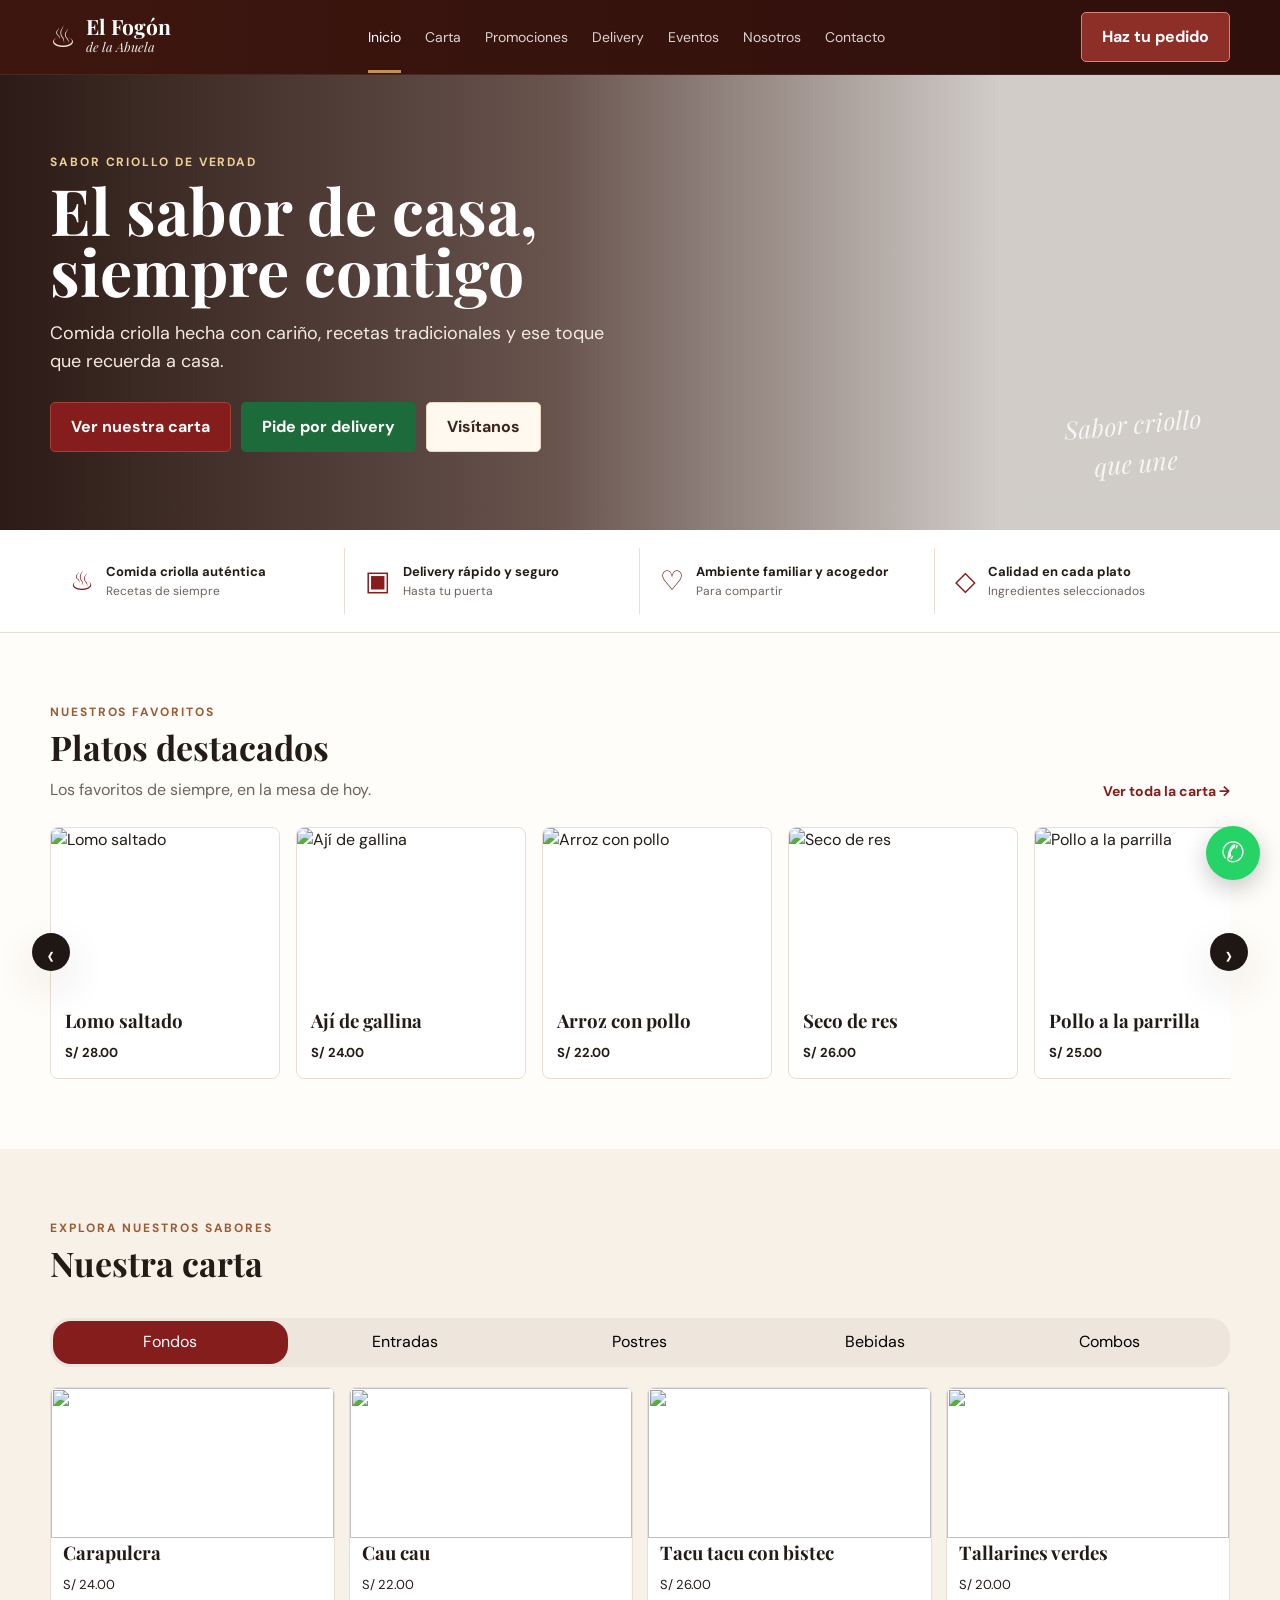
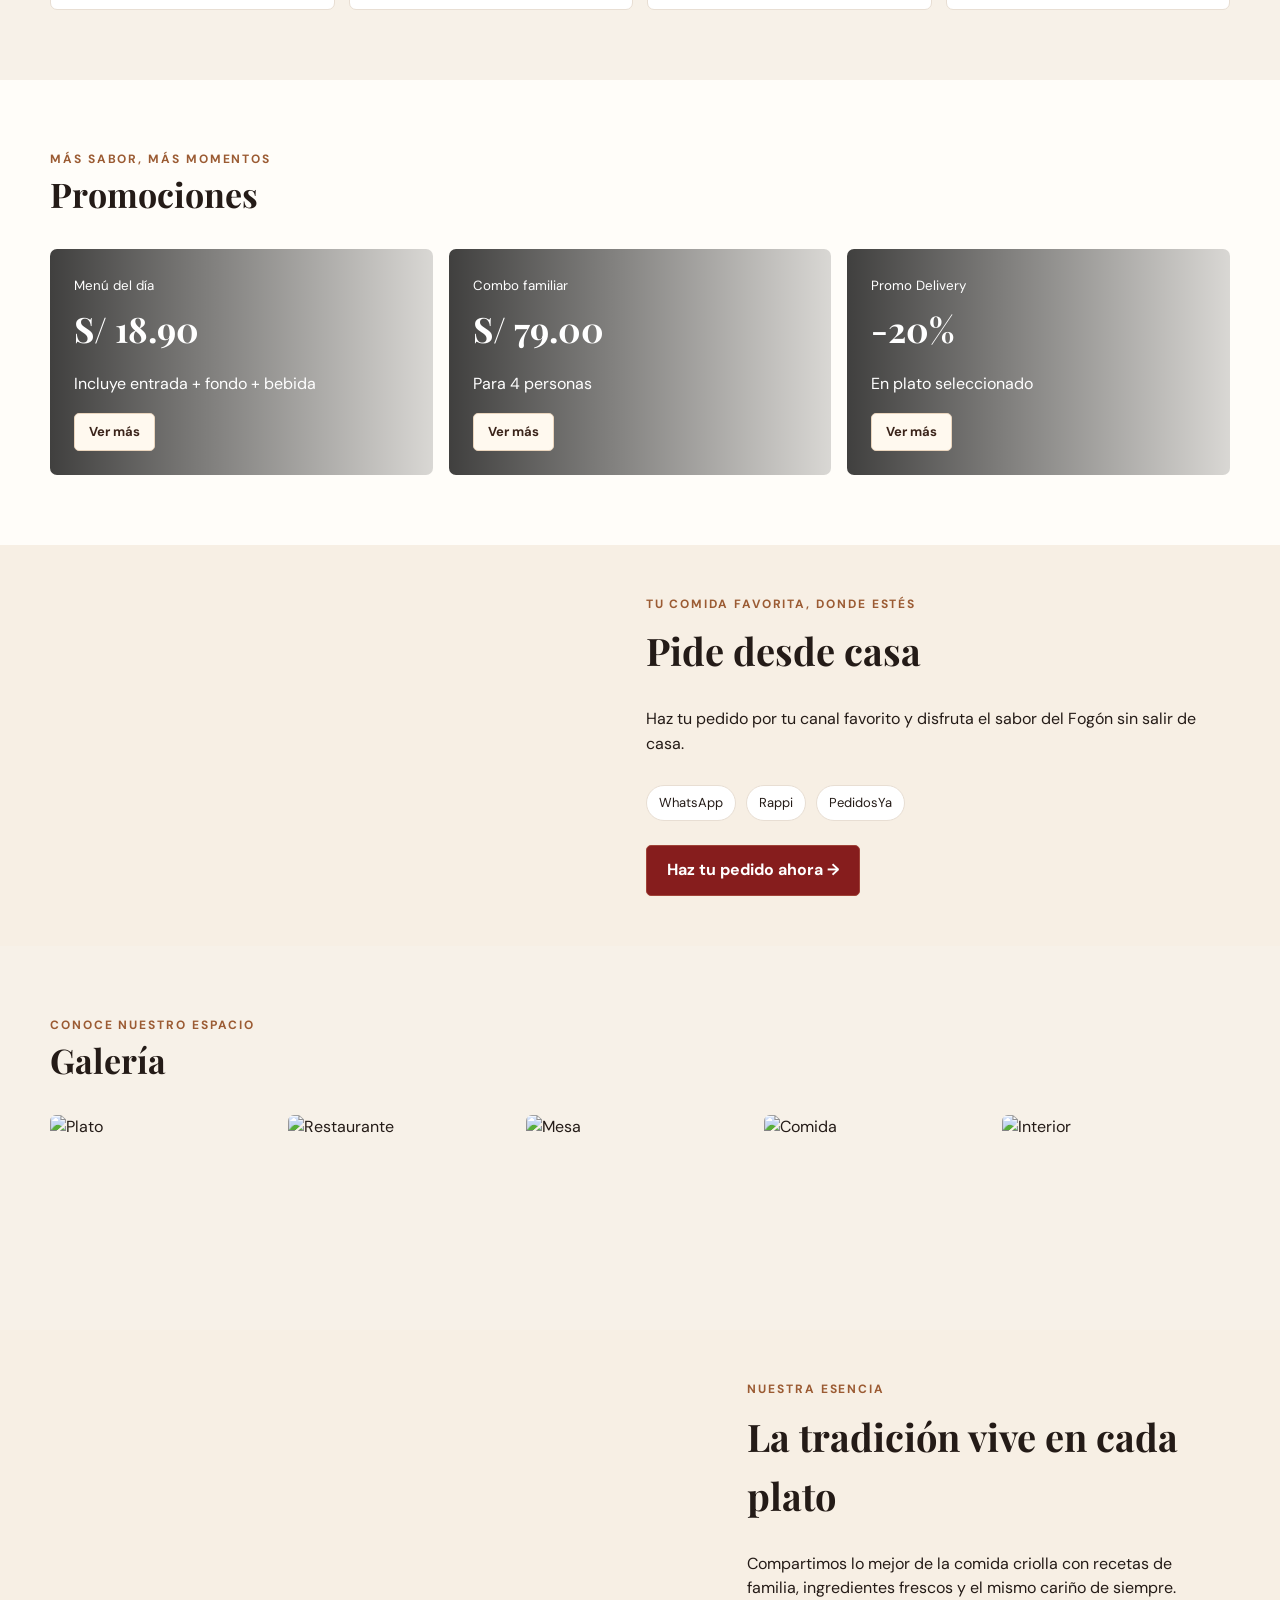
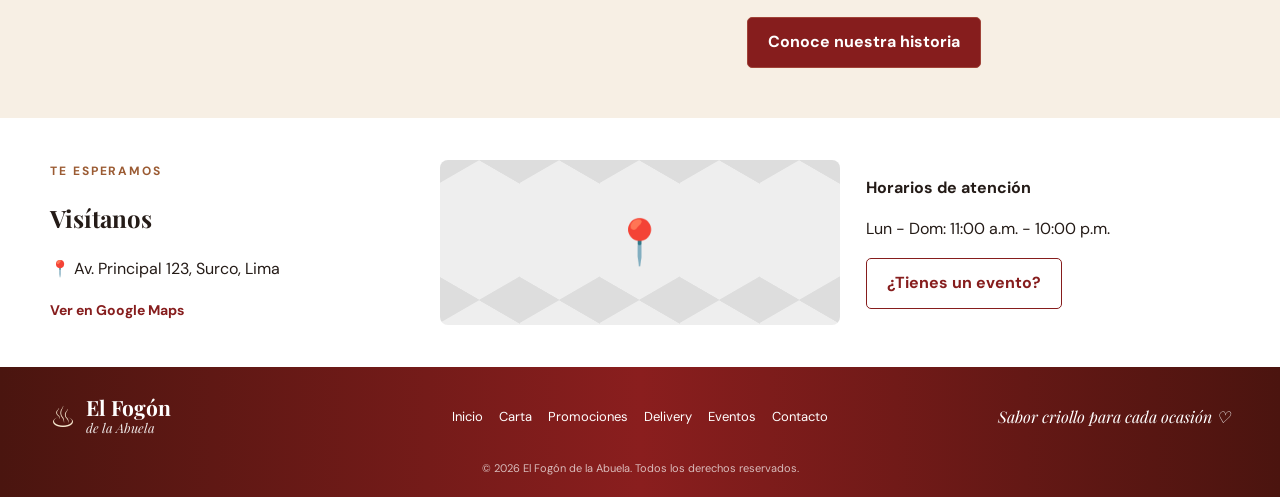
==== index.html @ e5b296cc "add postres y bebidas" ====
<!doctype html>
<html lang="es">
  <head>
    <meta charset="UTF-8" />
    <meta name="viewport" content="width=device-width, initial-scale=1.0" />
    <meta
      name="description"
      content="El Fogón de la Abuela - comida criolla, delivery y eventos."
    />
    <title>El Fogón de la Abuela</title>
    <link rel="preconnect" href="https://fonts.googleapis.com" />
    <link rel="preconnect" href="https://fonts.gstatic.com" crossorigin />
    <link
      href="https://fonts.googleapis.com/css2?family=DM+Sans:wght@400;500;600;700&family=Playfair+Display:wght@600;700&display=swap"
      rel="stylesheet"
    />
    <link rel="stylesheet" href="styles.css" />
  </head>
  <body>
    <header class="site-header">
      <div class="container nav-wrap">
        <a class="brand" href="index.html" aria-label="Ir al inicio">
          <span class="brand-icon">♨</span>
          <span><strong>El Fogón</strong><small>de la Abuela</small></span>
        </a>

        <button class="menu-btn" id="menuBtn" aria-label="Abrir menú">
          ☰
        </button>

        <nav class="main-nav" id="mainNav">
          <a class="active" href="#inicio">Inicio</a>
          <a href="#carta">Carta</a>
          <a href="#promociones">Promociones</a>
          <a href="#delivery">Delivery</a>
          <a href="eventos.html">Eventos</a>
          <a href="#nosotros">Nosotros</a>
          <a href="#contacto">Contacto</a>
        </nav>

        <a class="btn btn-outline nav-cta" href="#delivery">Haz tu pedido</a>
      </div>
    </header>

    <main>
      <section class="hero hero-home" id="inicio">
        <div class="hero-overlay"></div>
        <div class="container hero-content">
          <p class="eyebrow">Sabor criollo de verdad</p>
          <h1>El sabor de casa,<br />siempre contigo</h1>
          <p>
            Comida criolla hecha con cariño, recetas tradicionales y ese toque
            que recuerda a casa.
          </p>
          <div class="hero-actions">
            <a class="btn btn-primary" href="#carta">Ver nuestra carta</a>
            <a class="btn btn-green" href="#delivery">Pide por delivery</a>
            <a class="btn btn-light" href="#contacto">Visítanos</a>
          </div>
        </div>
        <span class="hero-script">Sabor criollo<br />que une</span>
      </section>

      <section class="features">
        <div class="container feature-grid">
          <article>
            <span>♨</span>
            <div>
              <strong>Comida criolla auténtica</strong
              ><small>Recetas de siempre</small>
            </div>
          </article>
          <article>
            <span>▣</span>
            <div>
              <strong>Delivery rápido y seguro</strong
              ><small>Hasta tu puerta</small>
            </div>
          </article>
          <article>
            <span>♡</span>
            <div>
              <strong>Ambiente familiar y acogedor</strong
              ><small>Para compartir</small>
            </div>
          </article>
          <article>
            <span>◇</span>
            <div>
              <strong>Calidad en cada plato</strong
              ><small>Ingredientes seleccionados</small>
            </div>
          </article>
        </div>
      </section>

      <section class="section" id="carta">
        <div class="container">
          <div class="section-title">
            <div>
              <p class="eyebrow dark">Nuestros favoritos</p>
              <h2>Platos destacados</h2>
              <p>Los favoritos de siempre, en la mesa de hoy.</p>
            </div>
            <a class="text-link" href="#menuCompleto">Ver toda la carta →</a>
          </div>

          <div class="carousel-shell">
            <button
              class="carousel-arrow prev"
              data-target="featuredCarousel"
              aria-label="Anterior"
            >
              ‹
            </button>
            <div class="card-row scrollable" id="featuredCarousel">
              <article class="food-card">
                <img
                  src="https://images.unsplash.com/photo-1547592180-85f173990554?auto=format&fit=crop&w=900&q=85"
                  alt="Lomo saltado"
                />
                <div>
                  <h3>Lomo saltado</h3>
                  <strong>S/ 28.00</strong>
                </div>
              </article>
              <article class="food-card">
                <img
                  src="https://images.unsplash.com/photo-1569058242253-92a9c755a0ec?auto=format&fit=crop&w=900&q=85"
                  alt="Ají de gallina"
                />
                <div>
                  <h3>Ají de gallina</h3>
                  <strong>S/ 24.00</strong>
                </div>
              </article>
              <article class="food-card">
                <img
                  src="https://images.unsplash.com/photo-1603133872878-684f208fb84b?auto=format&fit=crop&w=900&q=85"
                  alt="Arroz con pollo"
                />
                <div>
                  <h3>Arroz con pollo</h3>
                  <strong>S/ 22.00</strong>
                </div>
              </article>
              <article class="food-card">
                <img
                  src="https://images.unsplash.com/photo-1512058564366-18510be2db19?auto=format&fit=crop&w=900&q=85"
                  alt="Seco de res"
                />
                <div>
                  <h3>Seco de res</h3>
                  <strong>S/ 26.00</strong>
                </div>
              </article>
              <article class="food-card">
                <img
                  src="https://images.unsplash.com/photo-1565299507177-b0ac66763828?auto=format&fit=crop&w=900&q=85"
                  alt="Pollo a la parrilla"
                />
                <div>
                  <h3>Pollo a la parrilla</h3>
                  <strong>S/ 25.00</strong>
                </div>
              </article>
            </div>
            <button
              class="carousel-arrow next"
              data-target="featuredCarousel"
              aria-label="Siguiente"
            >
              ›
            </button>
          </div>
        </div>
      </section>

      <section class="section section-soft" id="menuCompleto">
        <div class="container">
          <div class="section-title compact">
            <div>
              <p class="eyebrow dark">Explora nuestros sabores</p>
              <h2>Nuestra carta</h2>
            </div>
          </div>

          <div class="tabs" data-tab-group="menu">
            <button class="tab active" data-tab="fondos">Fondos</button>
            <button class="tab" data-tab="entradas">Entradas</button>
            <button class="tab" data-tab="postres">Postres</button>
            <button class="tab" data-tab="bebidas">Bebidas</button>
            <button class="tab" data-tab="combos">Combos</button>
          </div>

          <div class="tab-panels">
            <div class="tab-panel active" data-panel="fondos">
              <div class="menu-grid">
                <article
                  class="mini-card"
                  data-modal-title="Carapulcra"
                  data-modal-price="S/ 24.00"
                  data-modal-img="https://images.unsplash.com/photo-1547592180-85f173990554?auto=format&fit=crop&w=900&q=85"
                >
                  <img
                    src="https://images.unsplash.com/photo-1547592180-85f173990554?auto=format&fit=crop&w=700&q=85"
                    alt=""
                  />
                  <h3>Carapulcra</h3>
                  <span>S/ 24.00</span>
                </article>
                <article
                  class="mini-card"
                  data-modal-title="Cau cau"
                  data-modal-price="S/ 22.00"
                  data-modal-img="https://images.unsplash.com/photo-1512058564366-18510be2db19?auto=format&fit=crop&w=900&q=85"
                >
                  <img
                    src="https://images.unsplash.com/photo-1512058564366-18510be2db19?auto=format&fit=crop&w=700&q=85"
                    alt=""
                  />
                  <h3>Cau cau</h3>
                  <span>S/ 22.00</span>
                </article>
                <article
                  class="mini-card"
                  data-modal-title="Tacu tacu con bistec"
                  data-modal-price="S/ 26.00"
                  data-modal-img="https://images.unsplash.com/photo-1565299507177-b0ac66763828?auto=format&fit=crop&w=900&q=85"
                >
                  <img
                    src="https://images.unsplash.com/photo-1565299507177-b0ac66763828?auto=format&fit=crop&w=700&q=85"
                    alt=""
                  />
                  <h3>Tacu tacu con bistec</h3>
                  <span>S/ 26.00</span>
                </article>
                <article
                  class="mini-card"
                  data-modal-title="Tallarines verdes"
                  data-modal-price="S/ 20.00"
                  data-modal-img="https://images.unsplash.com/photo-1473093295043-cdd812d0e601?auto=format&fit=crop&w=900&q=85"
                >
                  <img
                    src="https://images.unsplash.com/photo-1473093295043-cdd812d0e601?auto=format&fit=crop&w=700&q=85"
                    alt=""
                  />
                  <h3>Tallarines verdes</h3>
                  <span>S/ 20.00</span>
                </article>
              </div>
            </div>
            <div class="tab-panel" data-panel="entradas">
              <div class="menu-grid">
                <article
                  class="mini-card"
                  data-modal-title="Anticucho con papa y choclo"
                  data-modal-price="S/ 24.00"
                  data-modal-img="https://images.pexels.com/photos/25856520/pexels-photo-25856520.jpeg"
                >
                  <img
                    src="https://images.pexels.com/photos/25856520/pexels-photo-25856520.jpeg"
                    alt=""
                  />
                  <h3>Anticucho con papa y choclo</h3>
                  <span>S/ 24.00</span>
                </article>
                <article
                  class="mini-card"
                  data-modal-title="Ceviche mixto"
                  data-modal-price="S/ 22.00"
                  data-modal-img="https://images.pexels.com/photos/29168410/pexels-photo-29168410.jpeg"
                >
                  <img
                    src="https://images.pexels.com/photos/29168410/pexels-photo-29168410.jpeg"
                    alt=""
                  />
                  <h3>Ceviche mixto</h3>
                  <span>S/ 22.00</span>
                </article>
                <article
                  class="mini-card"
                  data-modal-title="Causa Limeña"
                  data-modal-price="S/ 26.00"
                  data-modal-img="https://images.pexels.com/photos/22485343/pexels-photo-22485343.png"
                >
                  <img
                    src="https://images.pexels.com/photos/22485343/pexels-photo-22485343.png"
                    alt=""
                  />
                  <h3>Causa Limeña</h3>
                  <span>S/ 26.00</span>
                </article>
                <article
                  class="mini-card"
                  data-modal-title="Choritos a la chalaca"
                  data-modal-price="S/ 20.00"
                  data-modal-img="https://images.pexels.com/photos/16931506/pexels-photo-16931506.jpeg"
                >
                  <img
                    src="https://images.pexels.com/photos/16931506/pexels-photo-16931506.jpeg"
                    alt=""
                  />
                  <h3>Choritos a la chalaca</h3>
                  <span>S/ 20.00</span>
                </article>
              </div>
            </div>
            <div class="tab-panel" data-panel="postres">
             <div class="menu-grid">
                <article
                  class="mini-card"
                  data-modal-title="Picarones"
                  data-modal-price="S/ 24.00"
                  data-modal-img="https://images.pexels.com/photos/26950776/pexels-photo-26950776.jpeg"
                >
                  <img
                    src="https://images.pexels.com/photos/26950776/pexels-photo-26950776.jpeg"
                    alt=""
                  />
                  <h3>Picarones</h3>
                  <span>S/ 24.00</span>
                </article>
                <article
                  class="mini-card"
                  data-modal-title="Mazamorra morada"
                  data-modal-price="S/ 22.00"
                  data-modal-img="https://images.pexels.com/photos/37976948/pexels-photo-37976948.jpeg"
                >
                  <img
                    src="https://images.pexels.com/photos/37976948/pexels-photo-37976948.jpeg"
                    alt=""
                  />
                  <h3>Mazamorra morada</h3>
                  <span>S/ 22.00</span>
                </article>
                <article
                  class="mini-card"
                  data-modal-title="Arroz con leche"
                  data-modal-price="S/ 26.00"
                  data-modal-img="https://images.pexels.com/photos/37825038/pexels-photo-37825038.jpeg"
                >
                  <img
                    src="https://images.pexels.com/photos/37825038/pexels-photo-37825038.jpeg"
                    alt=""
                  />
                  <h3>Arroz con leche</h3>
                  <span>S/ 26.00</span>
                </article>
                <article
                  class="mini-card"
                  data-modal-title="Suspiro a la Limeña"
                  data-modal-price="S/ 20.00"
                  data-modal-img="https://images.pexels.com/photos/32255837/pexels-photo-32255837.jpeg"
                >
                  <img
                    src="https://images.pexels.com/photos/32255837/pexels-photo-32255837.jpeg"
                    alt=""
                  />
                  <h3>Suspiro a la Limeña</h3>
                  <span>S/ 20.00</span>
                </article>
              </div>
            </div>
            <div class="tab-panel" data-panel="bebidas">
              <div class="menu-grid">
                <article
                  class="mini-card"
                  data-modal-title="Chicha morada"
                  data-modal-price="S/ 24.00"
                  data-modal-img="https://images.pexels.com/photos/28490841/pexels-photo-28490841.jpeg"
                >
                  <img
                    src="https://images.pexels.com/photos/28490841/pexels-photo-28490841.jpeg"
                    alt=""
                  />
                  <h3>Chicha morada</h3>
                  <span>S/ 24.00</span>
                </article>
                <article
                  class="mini-card"
                  data-modal-title="Limonada"
                  data-modal-price="S/ 22.00"
                  data-modal-img="https://images.pexels.com/photos/4134388/pexels-photo-4134388.jpeg"
                >
                  <img
                    src="https://images.pexels.com/photos/4134388/pexels-photo-4134388.jpeg"
                    alt=""
                  />
                  <h3>Limonada</h3>
                  <span>S/ 22.00</span>
                </article>
                <article
                  class="mini-card"
                  data-modal-title="Chicha de jora"
                  data-modal-price="S/ 26.00"
                  data-modal-img="https://images.pexels.com/photos/12577057/pexels-photo-12577057.jpeg"
                >
                  <img
                    src="https://images.pexels.com/photos/12577057/pexels-photo-12577057.jpeg"
                    alt=""
                  />
                  <h3>Chicha de jora</h3>
                  <span>S/ 26.00</span>
                </article>
                <article
                  class="mini-card"
                  data-modal-title="Batido de fresa"
                  data-modal-price="S/ 20.00"
                  data-modal-img="https://images.pexels.com/photos/10066812/pexels-photo-10066812.jpeg"
                >
                  <img
                    src="https://images.pexels.com/photos/10066812/pexels-photo-10066812.jpeg"
                    alt=""
                  />
                  <h3>Batido de fresa</h3>
                  <span>S/ 20.00</span>
                </article>
              </div>
            </div>
            <div class="tab-panel" data-panel="combos">
              <div class="empty-panel">
                Combos familiares y opciones para compartir.
              </div>
            </div>
          </div>
        </div>
      </section>

      <section class="section" id="promociones">
        <div class="container">
          <div class="section-title compact">
            <div>
              <p class="eyebrow dark">Más sabor, más momentos</p>
              <h2>Promociones</h2>
            </div>
          </div>
          <div class="promo-grid">
            <article class="promo-card green">
              <small>Menú del día</small>
              <h3>S/ 18.90</h3>
              <p>Incluye entrada + fondo + bebida</p>
              <button class="btn btn-light small">Ver más</button>
            </article>
            <article class="promo-card brown">
              <small>Combo familiar</small>
              <h3>S/ 79.00</h3>
              <p>Para 4 personas</p>
              <button class="btn btn-light small">Ver más</button>
            </article>
            <article class="promo-card green">
              <small>Promo Delivery</small>
              <h3>-20%</h3>
              <p>En plato seleccionado</p>
              <button class="btn btn-light small">Ver más</button>
            </article>
          </div>
        </div>
      </section>

      <section class="delivery" id="delivery">
        <div class="delivery-image"></div>
        <div class="delivery-copy">
          <p class="eyebrow dark">Tu comida favorita, donde estés</p>
          <h2>Pide desde casa</h2>
          <p>
            Haz tu pedido por tu canal favorito y disfruta el sabor del Fogón
            sin salir de casa.
          </p>
          <div class="delivery-badges">
            <span>WhatsApp</span>
            <span>Rappi</span>
            <span>PedidosYa</span>
          </div>
          <a
            class="btn btn-primary"
            href="https://wa.me/51999999999"
            target="_blank"
            rel="noopener"
            >Haz tu pedido ahora →</a
          >
        </div>
      </section>

      <section class="section section-soft" id="galeria">
        <div class="container">
          <div class="section-title compact">
            <div>
              <p class="eyebrow dark">Conoce nuestro espacio</p>
              <h2>Galería</h2>
            </div>
          </div>
          <div class="gallery">
            <img
              src="https://images.unsplash.com/photo-1414235077428-338989a2e8c0?auto=format&fit=crop&w=900&q=85"
              alt="Plato"
            />
            <img
              src="https://images.unsplash.com/photo-1555396273-367ea4eb4db5?auto=format&fit=crop&w=900&q=85"
              alt="Restaurante"
            />
            <img
              src="https://images.unsplash.com/photo-1550966871-3ed3cdb5ed0c?auto=format&fit=crop&w=900&q=85"
              alt="Mesa"
            />
            <img
              src="https://images.unsplash.com/photo-1504674900247-0877df9cc836?auto=format&fit=crop&w=900&q=85"
              alt="Comida"
            />
            <img
              src="https://images.unsplash.com/photo-1552566626-52f8b828add9?auto=format&fit=crop&w=900&q=85"
              alt="Interior"
            />
          </div>
        </div>
      </section>

      <section class="about" id="nosotros">
        <div class="about-image"></div>
        <div class="about-copy">
          <p class="eyebrow dark">Nuestra esencia</p>
          <h2>La tradición vive en cada plato</h2>
          <p>
            Compartimos lo mejor de la comida criolla con recetas de familia,
            ingredientes frescos y el mismo cariño de siempre.
          </p>
          <a class="btn btn-primary" href="#contacto"
            >Conoce nuestra historia</a
          >
        </div>
      </section>

      <section class="visit" id="contacto">
        <div class="container visit-grid">
          <div>
            <p class="eyebrow dark">Te esperamos</p>
            <h2>Visítanos</h2>
            <p>📍 Av. Principal 123, Surco, Lima</p>
            <a
              class="text-link"
              href="https://maps.google.com"
              target="_blank"
              rel="noopener"
              >Ver en Google Maps</a
            >
          </div>
          <div class="map-placeholder">
            <div class="pin">📍</div>
          </div>
          <div>
            <strong>Horarios de atención</strong>
            <p>Lun - Dom: 11:00 a.m. - 10:00 p.m.</p>
            <a class="btn btn-outline-dark" href="eventos.html"
              >¿Tienes un evento?</a
            >
          </div>
        </div>
      </section>
    </main>

    <footer class="footer">
      <div class="container footer-grid">
        <div class="brand footer-brand">
          <span class="brand-icon">♨</span
          ><span><strong>El Fogón</strong><small>de la Abuela</small></span>
        </div>
        <div class="footer-links">
          <a href="#inicio">Inicio</a><a href="#carta">Carta</a
          ><a href="#promociones">Promociones</a><a href="#delivery">Delivery</a
          ><a href="eventos.html">Eventos</a><a href="#contacto">Contacto</a>
        </div>
        <div class="footer-note">Sabor criollo para cada ocasión ♡</div>
      </div>
      <div class="copyright">
        © 2026 El Fogón de la Abuela. Todos los derechos reservados.
      </div>
    </footer>

    <a
      class="whatsapp-fab"
      href="https://wa.me/51999999999"
      target="_blank"
      rel="noopener"
      aria-label="WhatsApp"
      >✆</a
    >

    <div class="modal" id="dishModal" aria-hidden="true">
      <div class="modal-backdrop" data-close-modal></div>
      <div class="modal-card">
        <button class="modal-close" data-close-modal>×</button>
        <img id="modalImg" alt="" />
        <div class="modal-body">
          <p class="eyebrow dark">Plato seleccionado</p>
          <h2 id="modalTitle">Plato</h2>
          <p>
            Una receta criolla preparada con ingredientes seleccionados y el
            sabor de casa.
          </p>
          <div class="modal-bottom">
            <strong id="modalPrice">S/ 0.00</strong
            ><button class="btn btn-primary">Agregar al pedido</button>
          </div>
        </div>
      </div>
    </div>

    <script src="script.js"></script>
  </body>
</html>
---- styles.css ----
:root {
  --wine: #861d1d;
  --wine-dark: #5f1111;
  --cream: #f7f1e8;
  --paper: #fffdf9;
  --ink: #241b17;
  --muted: #6e625b;
  --gold: #b98a4d;
  --green: #1d6b3a;
  --line: #e8ded3;
  --shadow: 0 16px 42px rgba(70, 35, 20, 0.12);
}
* {
  box-sizing: border-box;
}
html {
  scroll-behavior: smooth;
}
body {
  margin: 0;
  font-family: "DM Sans", system-ui, sans-serif;
  color: var(--ink);
  background: var(--paper);
  line-height: 1.55;
}
img {
  display: block;
  width: 100%;
}
a {
  text-decoration: none;
  color: inherit;
}
button,
input,
select {
  font: inherit;
}
.container {
  width: min(1180px, calc(100% - 38px));
  margin: auto;
}
.site-header {
  position: sticky;
  top: 0;
  z-index: 100;
  background: linear-gradient(90deg, #3d160f, #2f0f0b);
  color: #fff;
  border-bottom: 1px solid rgba(255, 255, 255, 0.08);
}
.nav-wrap {
  min-height: 74px;
  display: flex;
  align-items: center;
  gap: 24px;
}
.brand {
  display: inline-flex;
  align-items: center;
  gap: 10px;
  min-width: max-content;
  color: #fff;
}
.brand-icon {
  font-size: 29px;
  color: #f7e8cf;
}
.brand strong {
  display: block;
  font-family: "Playfair Display", serif;
  font-size: 21px;
  line-height: 1;
}
.brand small {
  display: block;
  font-family: "Playfair Display", serif;
  font-size: 13px;
  font-style: italic;
  opacity: 0.9;
}
.main-nav {
  display: flex;
  align-items: center;
  justify-content: center;
  gap: 24px;
  flex: 1;
  font-size: 14px;
}
.main-nav a {
  padding: 26px 0 21px;
  opacity: 0.82;
  border-bottom: 3px solid transparent;
}
.main-nav a:hover,
.main-nav a.active {
  opacity: 1;
  border-color: #c09258;
}
.menu-btn {
  display: none;
  background: none;
  border: 0;
  color: #fff;
  font-size: 27px;
  cursor: pointer;
}
.btn {
  display: inline-flex;
  align-items: center;
  justify-content: center;
  border: 1px solid transparent;
  border-radius: 5px;
  padding: 12px 20px;
  font-weight: 700;
  cursor: pointer;
  transition: 0.2s ease;
}
.btn:hover {
  transform: translateY(-1px);
  filter: brightness(1.05);
}
.btn-primary {
  background: var(--wine);
  color: #fff;
  border-color: #a04338;
}
.btn-green {
  background: var(--green);
  color: #fff;
}
.btn-light {
  background: #fff9ef;
  color: #3b241a;
  border-color: #ead5bd;
}
.btn-outline {
  color: #fff;
  border-color: #d88375;
  background: #8d2e27;
}
.btn-outline-dark {
  color: var(--wine);
  border-color: var(--wine);
  background: transparent;
}
.btn.small {
  padding: 8px 14px;
  font-size: 13px;
}
.hero {
  position: relative;
  min-height: 455px;
  display: flex;
  align-items: center;
  background-size: cover;
  background-position: center;
  color: #fff;
  overflow: hidden;
}
.hero-home {
  background-image: url("https://images.unsplash.com/photo-1547592180-85f173990554?auto=format&fit=crop&w=1800&q=88");
}
.hero-events {
  background-image: url("https://images.unsplash.com/photo-1519167758481-83f550bb49b3?auto=format&fit=crop&w=1800&q=88");
}
.hero-overlay {
  position: absolute;
  inset: 0;
  background: linear-gradient(
    90deg,
    rgba(30, 12, 7, 0.94) 0%,
    rgba(45, 17, 10, 0.72) 43%,
    rgba(24, 9, 5, 0.2) 78%
  );
}
.hero-content {
  position: relative;
  z-index: 2;
  padding-block: 68px;
}
.eyebrow {
  font-size: 12px;
  text-transform: uppercase;
  letter-spacing: 0.16em;
  font-weight: 700;
  color: #f0cf9b;
  margin: 0 0 9px;
}
.eyebrow.dark {
  color: #9b5b33;
}
.hero h1,
.section h2,
.about h2,
.delivery h2,
.event-cta h2,
.visit h2 {
  font-family: "Playfair Display", serif;
}
.hero h1 {
  font-size: clamp(40px, 5vw, 70px);
  line-height: 0.95;
  margin: 0 0 18px;
  max-width: 690px;
}
.hero-content > p:not(.eyebrow) {
  max-width: 555px;
  color: #f5ebe1;
  font-size: 18px;
}
.hero-actions {
  display: flex;
  gap: 10px;
  flex-wrap: wrap;
  margin-top: 26px;
}
.hero-script {
  position: absolute;
  right: 6%;
  bottom: 48px;
  font-family: "Playfair Display", serif;
  font-style: italic;
  font-size: 25px;
  transform: rotate(-5deg);
  opacity: 0.82;
  text-align: center;
}
.features {
  background: #fff;
  border-bottom: 1px solid var(--line);
}
.feature-grid {
  display: grid;
  grid-template-columns: repeat(4, 1fr);
  padding: 18px 0;
}
.feature-grid article {
  display: flex;
  gap: 12px;
  align-items: center;
  padding: 12px 20px;
  border-right: 1px solid var(--line);
}
.feature-grid article:last-child {
  border: 0;
}
.feature-grid article > span {
  font-size: 27px;
  color: var(--wine);
}
.feature-grid strong,
.feature-grid small {
  display: block;
}
.feature-grid strong {
  font-size: 13px;
}
.feature-grid small {
  font-size: 12px;
  color: var(--muted);
}
.section {
  padding: 70px 0;
}
.section-soft {
  background: var(--cream);
}
.section-title {
  display: flex;
  justify-content: space-between;
  align-items: end;
  gap: 30px;
  margin-bottom: 24px;
}
.section-title.compact {
  align-items: center;
}
.section-title h2,
.center-title h2 {
  font-size: 34px;
  margin: 0 0 4px;
}
.section-title p {
  margin: 0;
  color: var(--muted);
}
.text-link {
  color: var(--wine);
  font-weight: 700;
  font-size: 14px;
}
.carousel-shell {
  position: relative;
}
.scrollable {
  display: grid;
  grid-auto-flow: column;
  grid-auto-columns: minmax(230px, 1fr);
  gap: 16px;
  overflow: auto;
  scrollbar-width: none;
  scroll-behavior: smooth;
}
.scrollable::-webkit-scrollbar {
  display: none;
}
.carousel-arrow {
  position: absolute;
  z-index: 4;
  top: 42%;
  width: 38px;
  height: 38px;
  border-radius: 50%;
  border: 0;
  background: #1f1713;
  color: #fff;
  font-size: 28px;
  cursor: pointer;
  box-shadow: var(--shadow);
}
.carousel-arrow.prev {
  left: -18px;
}
.carousel-arrow.next {
  right: -18px;
}
.food-card,
.mini-card {
  background: #fff;
  border: 1px solid var(--line);
  overflow: hidden;
}
.food-card {
  border-radius: 8px;
  min-width: 230px;
}
.food-card img {
  height: 165px;
  object-fit: cover;
}
.food-card div {
  padding: 13px 14px;
}
.food-card h3,
.mini-card h3 {
  margin: 0 0 5px;
  font-family: "Playfair Display", serif;
}
.food-card strong,
.mini-card span {
  font-size: 13px;
}
.tabs {
  display: flex;
  background: #eee6dc;
  border-radius: 20px;
  padding: 3px;
  margin-bottom: 20px;
  overflow: auto;
}
.tab {
  flex: 1;
  min-width: 120px;
  border: 0;
  background: transparent;
  padding: 9px 15px;
  border-radius: 18px;
  cursor: pointer;
}
.tab.active {
  background: var(--wine);
  color: #fff;
}
.tab-panel {
  display: none;
}
.tab-panel.active {
  display: block;
}
.menu-grid {
  display: grid;
  grid-template-columns: repeat(4, 1fr);
  gap: 14px;
}
.mini-card {
  border-radius: 7px;
  padding-bottom: 12px;
  cursor: pointer;
  transition: 0.2s;
}
.mini-card:hover {
  transform: translateY(-4px);
  box-shadow: var(--shadow);
}
.mini-card img {
  height: 150px;
  object-fit: cover;
}
.mini-card h3,
.mini-card span {
  padding-inline: 12px;
}
.empty-panel {
  padding: 42px;
  text-align: center;
  background: #fff;
  border: 1px dashed #cfbeb0;
  color: var(--muted);
}
.promo-grid {
  display: grid;
  grid-template-columns: repeat(3, 1fr);
  gap: 16px;
}
.promo-card {
  min-height: 220px;
  border-radius: 7px;
  padding: 24px;
  color: #fff;
  background-size: cover;
  background-position: center;
  position: relative;
  overflow: hidden;
}
.promo-card::before {
  content: "";
  position: absolute;
  inset: 0;
  background: linear-gradient(90deg, rgba(0, 0, 0, 0.75), rgba(0, 0, 0, 0.15));
}
.promo-card > * {
  position: relative;
}
.promo-card.green {
  background-image: url("https://images.unsplash.com/photo-1504674900247-0877df9cc836?auto=format&fit=crop&w=900&q=85");
}
.promo-card.brown {
  background-image: url("https://images.unsplash.com/photo-1555396273-367ea4eb4db5?auto=format&fit=crop&w=900&q=85");
}
.promo-card h3 {
  font-family: "Playfair Display", serif;
  font-size: 35px;
  margin: 4px 0;
}
.delivery,
.about {
  display: grid;
  grid-template-columns: 1fr 1.25fr;
  min-height: 300px;
  background: #f7efe4;
}
.delivery-image {
  background: url("https://images.unsplash.com/photo-1556742049-0cfed4f6a45d?auto=format&fit=crop&w=1000&q=85")
    center/cover;
}
.delivery-copy,
.about-copy {
  padding: 50px clamp(30px, 6vw, 90px);
  display: flex;
  flex-direction: column;
  align-items: flex-start;
  justify-content: center;
}
.delivery h2,
.about h2 {
  font-size: 38px;
  margin: 0 0 10px;
}
.delivery-badges {
  display: flex;
  gap: 10px;
  flex-wrap: wrap;
  margin: 12px 0 24px;
}
.delivery-badges span {
  background: #fff;
  border: 1px solid var(--line);
  padding: 7px 12px;
  border-radius: 999px;
  font-size: 13px;
}
.gallery {
  display: grid;
  grid-template-columns: repeat(5, 1fr);
  gap: 10px;
}
.gallery img {
  height: 145px;
  object-fit: cover;
  border-radius: 6px;
}
.about {
  grid-template-columns: 1.1fr 1fr;
}
.about-image {
  background: url("https://images.unsplash.com/photo-1556911220-bff31c812dba?auto=format&fit=crop&w=1200&q=85")
    center/cover;
  min-height: 320px;
}
.visit {
  padding: 42px 0;
  background: #fff;
}
.visit-grid {
  display: grid;
  grid-template-columns: 1fr 1.1fr 1fr;
  align-items: center;
  gap: 26px;
}
.map-placeholder {
  height: 165px;
  border-radius: 8px;
  background:
    linear-gradient(
      30deg,
      #ddd 12%,
      transparent 12.5%,
      transparent 87%,
      #ddd 87.5%
    ),
    linear-gradient(
      150deg,
      #ddd 12%,
      transparent 12.5%,
      transparent 87%,
      #ddd 87.5%
    ),
    linear-gradient(
      30deg,
      #ddd 12%,
      transparent 12.5%,
      transparent 87%,
      #ddd 87.5%
    ),
    #eee;
  background-size: 80px 140px;
  display: grid;
  place-items: center;
}
.pin {
  font-size: 44px;
}
.footer {
  background: linear-gradient(90deg, #4a150f, #8a1e1e, #4b140f);
  color: #fff;
  padding-top: 28px;
}
.footer-grid {
  display: grid;
  grid-template-columns: 1fr 2fr 1fr;
  align-items: center;
  gap: 20px;
}
.footer-links {
  display: flex;
  justify-content: center;
  gap: 16px;
  flex-wrap: wrap;
  font-size: 13px;
}
.footer-note {
  text-align: right;
  font-family: "Playfair Display", serif;
  font-style: italic;
}
.copyright {
  text-align: center;
  font-size: 11px;
  opacity: 0.7;
  padding: 20px;
}
.whatsapp-fab {
  position: fixed;
  right: 20px;
  bottom: 20px;
  z-index: 99;
  width: 54px;
  height: 54px;
  border-radius: 50%;
  display: grid;
  place-items: center;
  background: #25d366;
  color: #fff;
  font-size: 28px;
  box-shadow: 0 8px 24px rgba(0, 0, 0, 0.22);
}
.center-title {
  text-align: center;
  margin-bottom: 25px;
}
.event-types {
  display: grid;
  grid-template-columns: repeat(5, 1fr);
  gap: 12px;
}
.event-types article {
  border: 1px solid var(--line);
  background: #fff;
  border-radius: 7px;
  overflow: hidden;
  text-align: center;
  font-weight: 700;
}
.event-types img {
  height: 145px;
  object-fit: cover;
}
.event-types span {
  display: block;
  padding: 10px 6px;
}
.service-grid {
  display: grid;
  grid-template-columns: repeat(5, 1fr);
  text-align: center;
}
.service-grid article {
  padding: 18px;
  border-right: 1px solid var(--line);
}
.service-grid article:last-child {
  border: 0;
}
.service-grid span {
  font-size: 28px;
  color: var(--wine);
}
.service-grid h3 {
  font-size: 14px;
  font-weight: 600;
}
.pricing-grid {
  display: grid;
  grid-template-columns: repeat(3, 1fr);
  gap: 20px;
  align-items: stretch;
}
.price-card {
  position: relative;
  border: 1px solid var(--line);
  background: #fbf6ef;
  border-radius: 8px;
  padding: 28px;
}
.price-card.featured {
  border-color: #d39149;
  box-shadow: var(--shadow);
  background: #fff;
}
.price-card h3 {
  font-family: "Playfair Display", serif;
  font-size: 26px;
  margin-top: 0;
}
.price-card ul {
  list-style: none;
  padding: 0;
  margin: 20px 0;
}
.price-card li {
  margin: 8px 0;
}
.price-card li::before {
  content: "✓";
  color: #b64c23;
  font-weight: 700;
  margin-right: 9px;
}
.badge {
  position: absolute;
  top: -15px;
  left: 50%;
  transform: translateX(-50%);
  background: var(--wine);
  color: #fff;
  border-radius: 999px;
  padding: 6px 24px;
  font-size: 12px;
  font-weight: 700;
}
.steps {
  display: grid;
  grid-template-columns: repeat(4, 1fr);
  gap: 18px;
  text-align: center;
}
.steps span {
  width: 42px;
  height: 42px;
  display: grid;
  place-items: center;
  margin: auto;
  border-radius: 50%;
  background: var(--wine);
  color: #fff;
  font-weight: 700;
}
.steps h3 {
  margin-bottom: 0;
}
.steps p {
  margin-top: 3px;
  color: var(--muted);
  font-size: 13px;
}
.event-gallery {
  grid-template-columns: repeat(4, 1fr);
  gap: 10px;
}
.event-gallery.active {
  display: grid;
}
.event-gallery img {
  height: 180px;
  object-fit: cover;
  border-radius: 7px;
}
.testimonial-section {
  padding: 58px 0;
  background: #fff;
}
.testimonial {
  display: grid;
  grid-template-columns: auto 1fr auto;
  align-items: center;
  gap: 18px;
  max-width: 760px;
  margin: auto;
}
.testimonial button {
  border: 1px solid #c9b8aa;
  background: #fff;
  width: 40px;
  height: 40px;
  border-radius: 50%;
  font-size: 26px;
  cursor: pointer;
}
.testimonial blockquote {
  margin: 0;
  background: #fffaf4;
  border: 1px solid var(--line);
  padding: 30px;
  text-align: center;
  font-family: "Playfair Display", serif;
  font-size: 20px;
}
.stars {
  text-align: center;
  color: #d4861d;
  margin-top: 15px;
  letter-spacing: 3px;
}
.event-cta {
  background: linear-gradient(90deg, #4a170f, #6e2a19);
  color: #fff;
  padding: 50px 0;
}
.cta-grid {
  display: grid;
  grid-template-columns: 1.2fr 1fr;
  gap: 40px;
  align-items: center;
}
.event-cta h2 {
  font-size: 38px;
  margin: 0;
}
.event-cta form {
  display: grid;
  grid-template-columns: 1fr 1fr;
  gap: 10px;
}
.event-cta input,
.event-cta select {
  padding: 12px 13px;
  border-radius: 5px;
  border: 1px solid rgba(255, 255, 255, 0.2);
  background: rgba(255, 255, 255, 0.92);
}
.event-cta button {
  grid-column: 1/-1;
}
.modal {
  position: fixed;
  inset: 0;
  z-index: 200;
  display: none;
}
.modal.open {
  display: grid;
  place-items: center;
}
.modal-backdrop {
  position: absolute;
  inset: 0;
  background: rgba(19, 10, 7, 0.72);
  backdrop-filter: blur(3px);
}
.modal-card {
  position: relative;
  width: min(760px, calc(100% - 28px));
  background: #fff;
  border-radius: 10px;
  box-shadow: 0 28px 80px rgba(0, 0, 0, 0.35);
  overflow: hidden;
  display: grid;
  grid-template-columns: 1fr 1fr;
}
.modal-card > img {
  height: 100%;
  min-height: 330px;
  object-fit: cover;
}
.modal-body {
  padding: 32px;
}
.modal-close {
  position: absolute;
  right: 10px;
  top: 8px;
  border: 0;
  background: #fff;
  width: 34px;
  height: 34px;
  border-radius: 50%;
  font-size: 25px;
  cursor: pointer;
  z-index: 2;
}
.modal-bottom {
  display: flex;
  align-items: center;
  justify-content: space-between;
  gap: 15px;
  margin-top: 25px;
}
.package-modal-card {
  display: block;
  max-width: 620px;
}
.accordion details {
  border: 1px solid var(--line);
  border-radius: 6px;
  margin: 8px 0;
  padding: 12px 14px;
}
.accordion summary {
  font-weight: 700;
  cursor: pointer;
}
.accordion p {
  color: var(--muted);
}
@media (max-width: 900px) {
  .menu-btn {
    display: block;
    margin-left: auto;
  }
  .nav-cta {
    display: none;
  }
  .main-nav {
    display: none;
    position: absolute;
    left: 0;
    right: 0;
    top: 74px;
    background: #35120d;
    padding: 14px 22px;
    flex-direction: column;
    align-items: stretch;
    gap: 0;
  }
  .main-nav.open {
    display: flex;
  }
  .main-nav a {
    padding: 13px 0;
    border-bottom: 1px solid rgba(255, 255, 255, 0.1);
  }
  .feature-grid {
    grid-template-columns: 1fr 1fr;
  }
  .feature-grid article:nth-child(2) {
    border-right: 0;
  }
  .menu-grid {
    grid-template-columns: 1fr 1fr;
  }
  .promo-grid,
  .pricing-grid {
    grid-template-columns: 1fr;
  }
  .gallery {
    grid-template-columns: repeat(3, 1fr);
  }
  .event-types {
    grid-template-columns: repeat(3, 1fr);
  }
  .service-grid {
    grid-template-columns: repeat(2, 1fr);
  }
  .service-grid article {
    border: 0;
    border-bottom: 1px solid var(--line);
  }
  .steps {
    grid-template-columns: 1fr 1fr;
  }
  .event-gallery.active {
    grid-template-columns: 1fr 1fr;
  }
  .visit-grid,
  .cta-grid {
    grid-template-columns: 1fr;
  }
  .footer-grid {
    grid-template-columns: 1fr;
    text-align: center;
  }
  .footer-note {
    text-align: center;
  }
  .delivery,
  .about {
    grid-template-columns: 1fr;
  }
  .delivery-image,
  .about-image {
    min-height: 260px;
  }
}
@media (max-width: 620px) {
  .container {
    width: min(100% - 26px, 1180px);
  }
  .hero {
    min-height: 500px;
  }
  .hero-script {
    display: none;
  }
  .hero h1 {
    font-size: 43px;
  }
  .features .container {
    width: 100%;
  }
  .feature-grid {
    grid-template-columns: 1fr;
  }
  .feature-grid article {
    border-right: 0;
    border-bottom: 1px solid var(--line);
  }
  .section {
    padding: 48px 0;
  }
  .section-title {
    align-items: flex-start;
    flex-direction: column;
  }
  .menu-grid {
    grid-template-columns: 1fr 1fr;
  }
  .gallery {
    grid-template-columns: 1fr 1fr;
  }
  .gallery img {
    height: 130px;
  }
  .event-types {
    grid-template-columns: 1fr 1fr;
  }
  .service-grid {
    grid-template-columns: 1fr;
  }
  .steps {
    grid-template-columns: 1fr 1fr;
  }
  .modal-card {
    grid-template-columns: 1fr;
  }
  .modal-card > img {
    min-height: 190px;
    height: 190px;
  }
  .modal-body {
    padding: 24px;
  }
  .event-cta form {
    grid-template-columns: 1fr;
  }
  .event-cta button {
    grid-column: auto;
  }
}
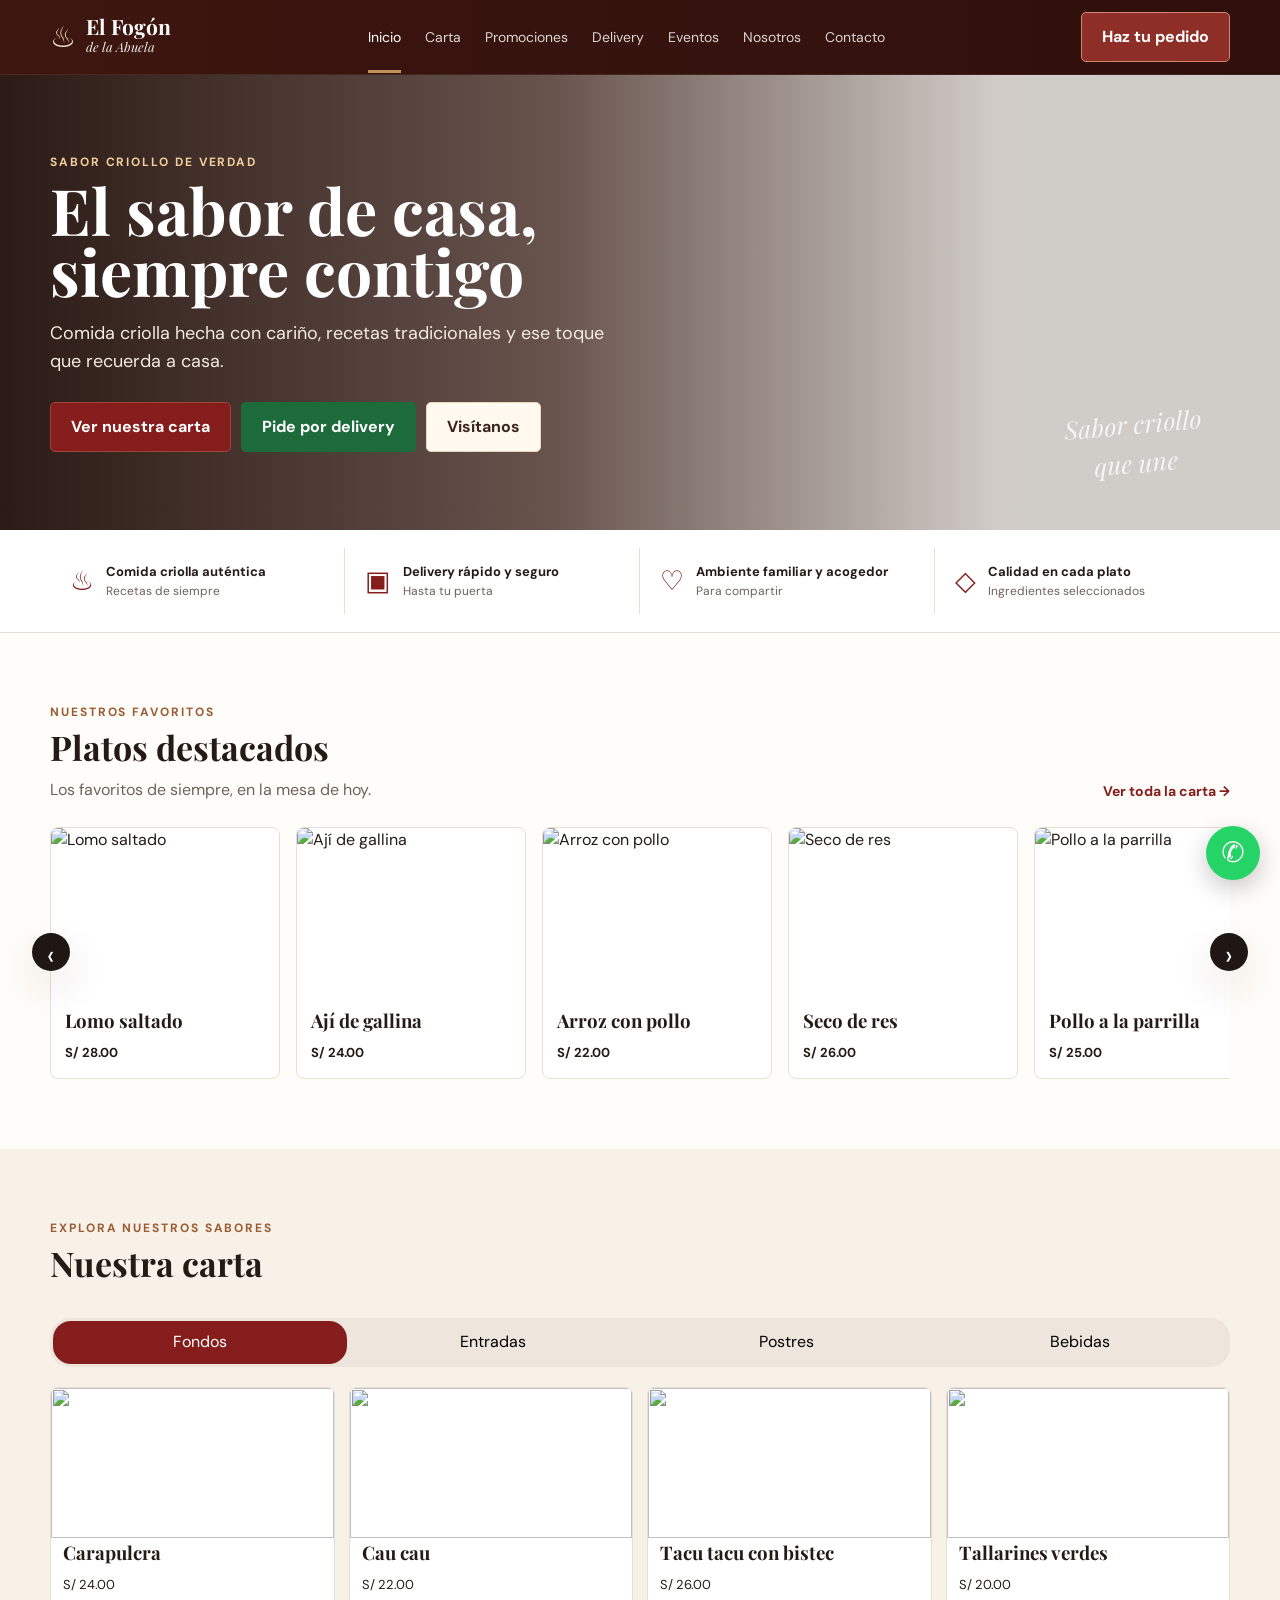
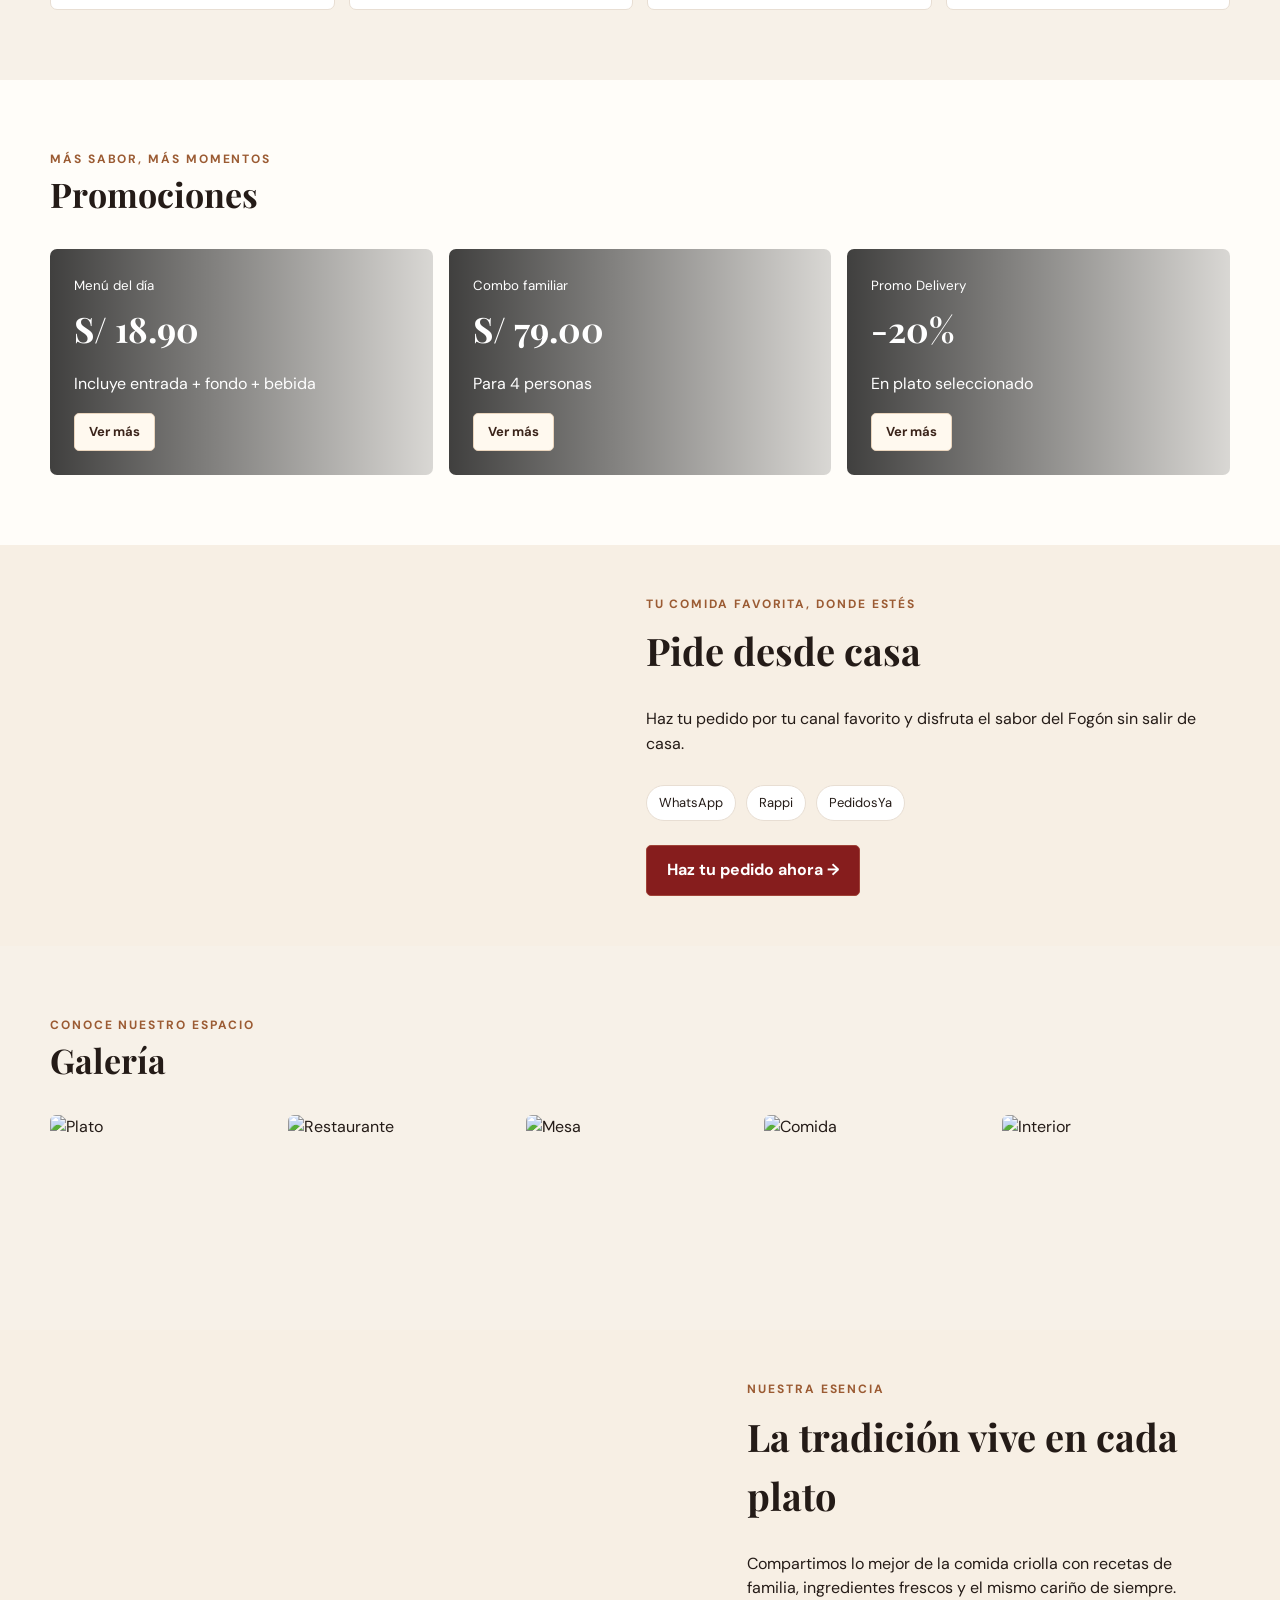
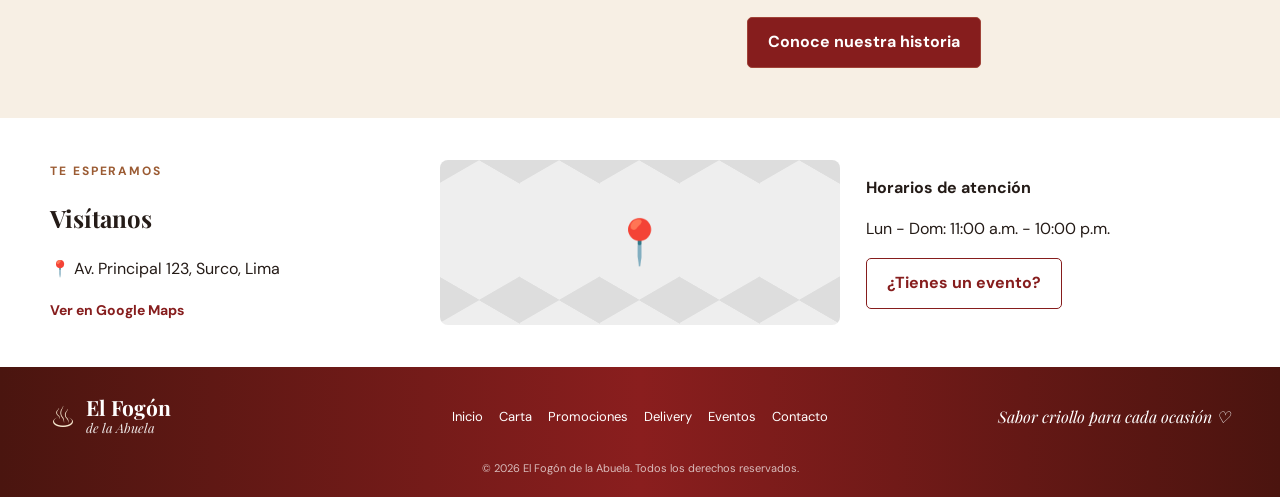
==== commit 33a0aa2c: "retirar combos del index" ====
--- a/index.html
+++ b/index.html
@@ -190,7 +190,6 @@
             <button class="tab" data-tab="entradas">Entradas</button>
             <button class="tab" data-tab="postres">Postres</button>
             <button class="tab" data-tab="bebidas">Bebidas</button>
-            <button class="tab" data-tab="combos">Combos</button>
           </div>
 
           <div class="tab-panels">
@@ -416,11 +415,6 @@
                   <h3>Batido de fresa</h3>
                   <span>S/ 20.00</span>
                 </article>
-              </div>
-            </div>
-            <div class="tab-panel" data-panel="combos">
-              <div class="empty-panel">
-                Combos familiares y opciones para compartir.
               </div>
             </div>
           </div>
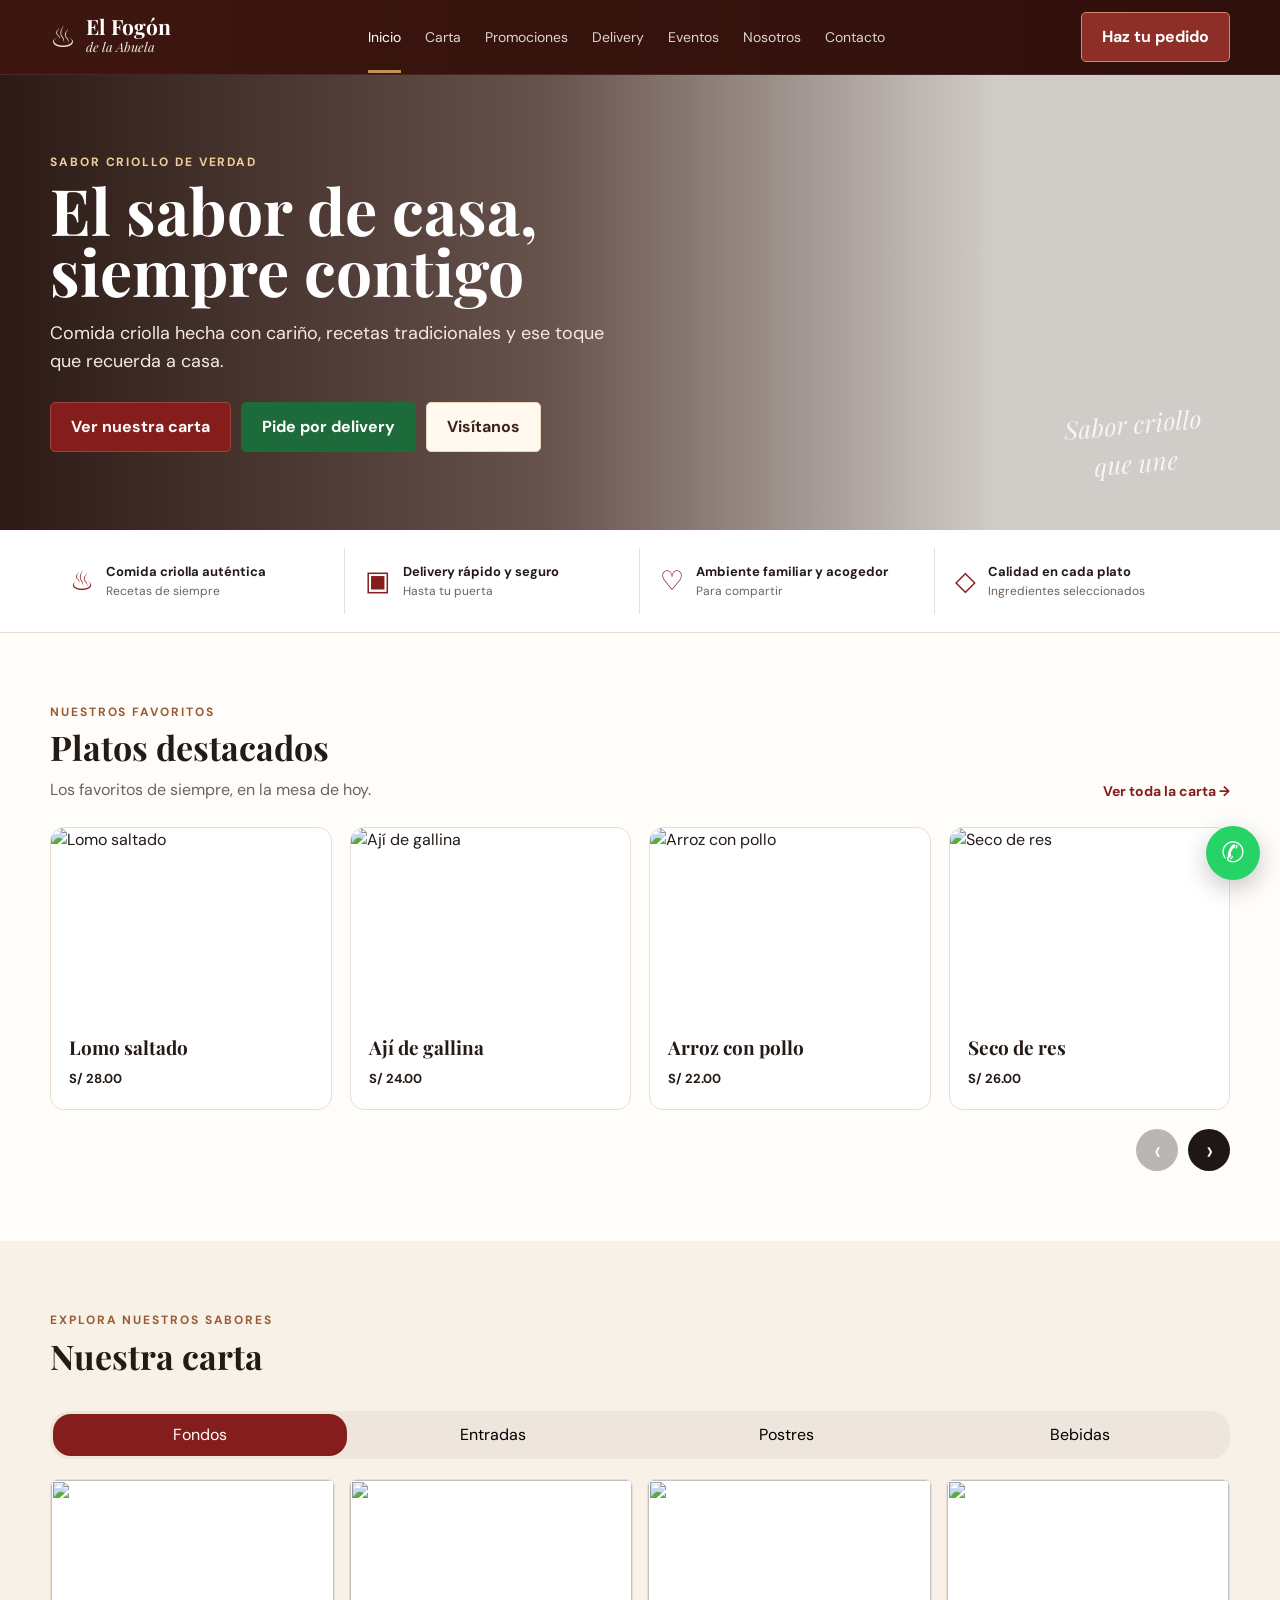
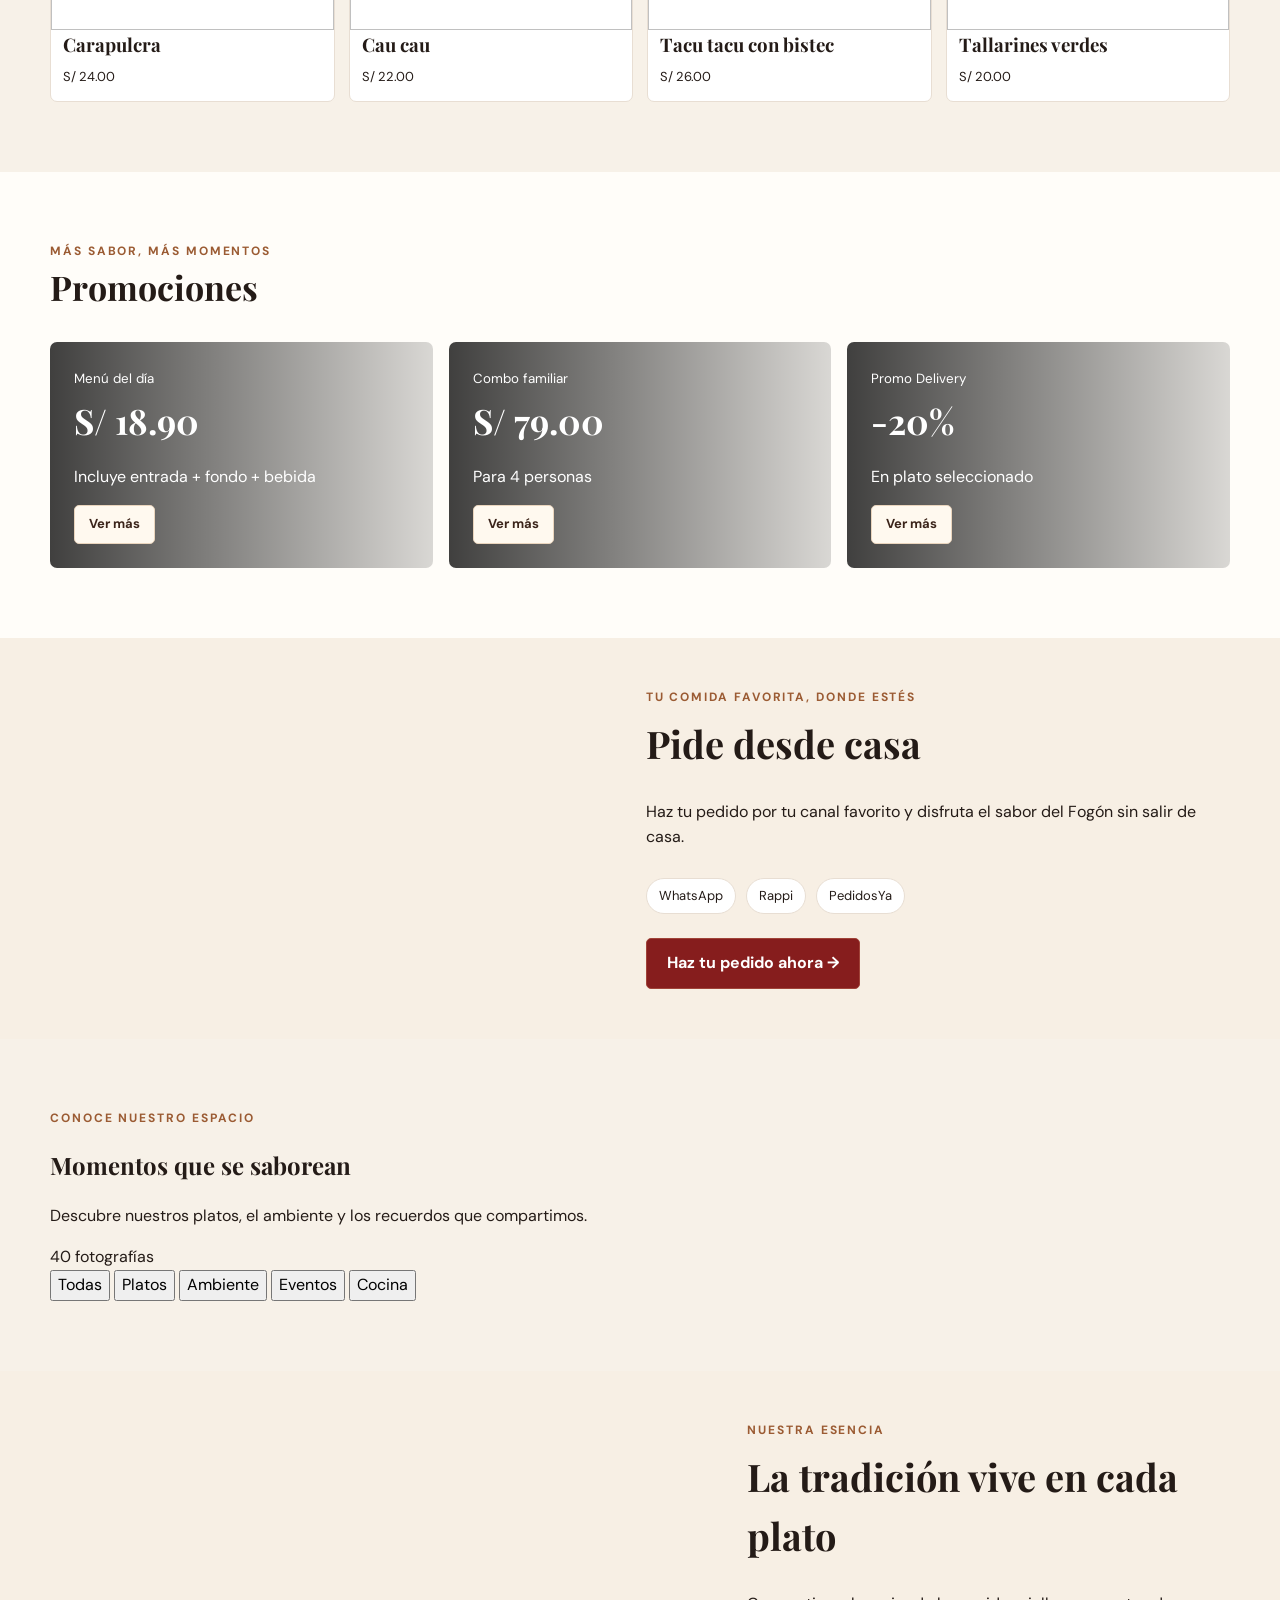
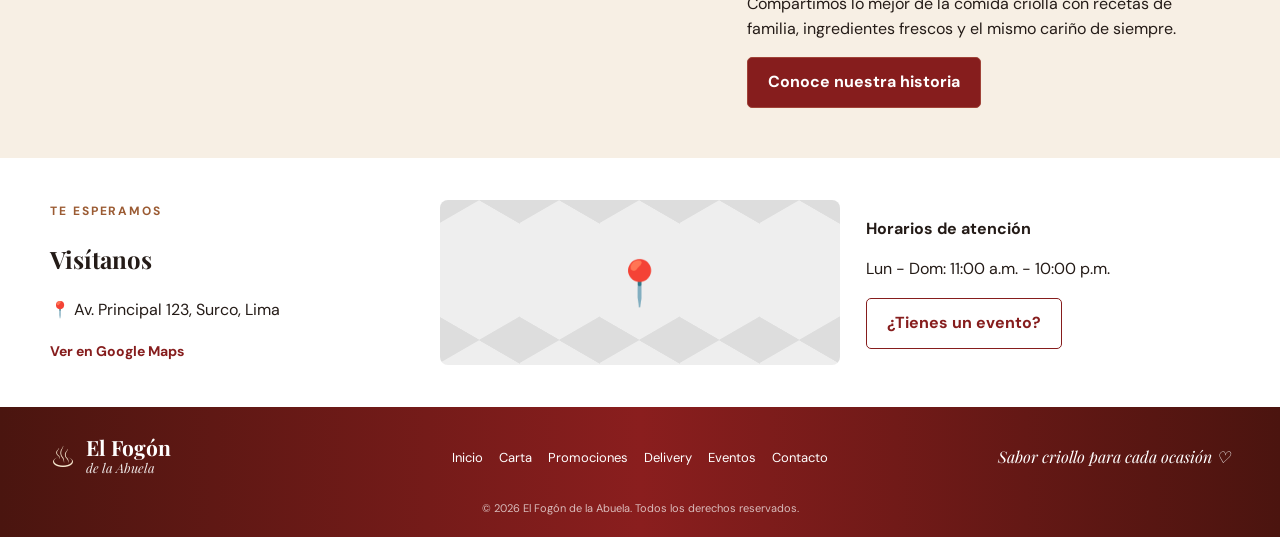
==== commit feec697d: "feat: redesign 40-photo responsive gallery (index.html)" ====
--- a/index.html
+++ b/index.html
@@ -476,38 +476,35 @@
         </div>
       </section>
 
-      <section class="section section-soft" id="galeria">
+      <section class="section section-soft gallery-section" id="galeria">
         <div class="container">
-          <div class="section-title compact">
+          <div class="gallery-heading">
             <div>
               <p class="eyebrow dark">Conoce nuestro espacio</p>
-              <h2>Galería</h2>
-            </div>
-          </div>
-          <div class="gallery">
-            <img
-              src="https://images.unsplash.com/photo-1414235077428-338989a2e8c0?auto=format&fit=crop&w=900&q=85"
-              alt="Plato"
-            />
-            <img
-              src="https://images.unsplash.com/photo-1555396273-367ea4eb4db5?auto=format&fit=crop&w=900&q=85"
-              alt="Restaurante"
-            />
-            <img
-              src="https://images.unsplash.com/photo-1550966871-3ed3cdb5ed0c?auto=format&fit=crop&w=900&q=85"
-              alt="Mesa"
-            />
-            <img
-              src="https://images.unsplash.com/photo-1504674900247-0877df9cc836?auto=format&fit=crop&w=900&q=85"
-              alt="Comida"
-            />
-            <img
-              src="https://images.unsplash.com/photo-1552566626-52f8b828add9?auto=format&fit=crop&w=900&q=85"
-              alt="Interior"
-            />
-          </div>
-        </div>
-      </section>
+              <h2>Momentos que se saborean</h2>
+              <p>Descubre nuestros platos, el ambiente y los recuerdos que compartimos.</p>
+            </div>
+            <span class="gallery-count" id="galleryCount">40 fotografías</span>
+          </div>
+          <div class="gallery-filters" role="group" aria-label="Filtrar fotografías">
+            <button type="button" class="gallery-filter active" data-gallery-filter="all" aria-pressed="true">Todas</button>
+            <button type="button" class="gallery-filter" data-gallery-filter="platos" aria-pressed="false">Platos</button>
+            <button type="button" class="gallery-filter" data-gallery-filter="ambiente" aria-pressed="false">Ambiente</button>
+            <button type="button" class="gallery-filter" data-gallery-filter="eventos" aria-pressed="false">Eventos</button>
+            <button type="button" class="gallery-filter" data-gallery-filter="cocina" aria-pressed="false">Cocina</button>
+          </div>
+          <div class="gallery-grid" id="galleryGrid"></div>
+        </div>
+      </section>
+      <div class="gallery-lightbox" id="galleryLightbox" hidden role="dialog" aria-modal="true" aria-label="Fotografía ampliada">
+        <button type="button" class="gallery-lightbox-close" id="galleryClose" aria-label="Cerrar fotografía">×</button>
+        <button type="button" class="gallery-lightbox-nav" id="galleryPrevious" aria-label="Fotografía anterior">‹</button>
+        <figure class="gallery-lightbox-figure">
+          <img id="galleryLargeImage" alt="" />
+          <figcaption id="galleryCaption"></figcaption>
+        </figure>
+        <button type="button" class="gallery-lightbox-nav" id="galleryNext" aria-label="Siguiente fotografía">›</button>
+      </div>
 
       <section class="about" id="nosotros">
         <div class="about-image"></div>
--- a/styles.css
+++ b/styles.css
@@ -996,3 +996,108 @@
     grid-column: auto;
   }
 }
+
+
+/* Featured dishes: responsive, snap-aligned cards and unobstructed controls. */
+#featuredCarousel {
+  grid-auto-columns: calc((100% - 54px) / 4);
+  gap: 18px;
+  scroll-snap-type: x mandatory;
+  scroll-padding-inline: 0;
+  overscroll-behavior-x: contain;
+  padding-bottom: 3px;
+}
+#featuredCarousel .food-card {
+  min-width: 0;
+  height: 100%;
+  display: flex;
+  flex-direction: column;
+  scroll-snap-align: start;
+  border-radius: 14px;
+  transition: box-shadow .2s ease, transform .2s ease;
+}
+#featuredCarousel .food-card:hover {
+  transform: translateY(-3px);
+  box-shadow: 0 12px 28px rgba(47, 28, 19, .1);
+}
+#featuredCarousel .food-card img {
+  display: block;
+  width: 100%;
+  height: 190px;
+  aspect-ratio: 4 / 3;
+  object-fit: cover;
+}
+#featuredCarousel .food-card > div {
+  flex: 1;
+  padding: 17px 18px 19px;
+}
+#featuredCarousel .food-card h3 {
+  font-size: 19px;
+  line-height: 1.35;
+}
+#carta .carousel-shell {
+  padding-bottom: 58px;
+}
+#carta .carousel-arrow {
+  top: auto;
+  bottom: 0;
+  width: 42px;
+  height: 42px;
+  display: grid;
+  place-items: center;
+  line-height: 1;
+  font-size: 27px;
+  box-shadow: none;
+  transition: background .2s ease, opacity .2s ease;
+}
+#carta .carousel-arrow.prev {
+  left: auto;
+  right: 52px;
+}
+#carta .carousel-arrow.next {
+  right: 0;
+}
+#carta .carousel-arrow:hover:not(:disabled) {
+  background: var(--wine);
+}
+#carta .carousel-arrow:focus-visible {
+  outline: 3px solid var(--wine);
+  outline-offset: 3px;
+}
+#carta .carousel-arrow:disabled {
+  opacity: .3;
+  cursor: default;
+}
+@media (max-width: 1050px) {
+  #featuredCarousel {
+    grid-auto-columns: calc((100% - 36px) / 3);
+  }
+}
+@media (max-width: 760px) {
+  #featuredCarousel {
+    grid-auto-columns: calc((100% - 18px) / 2);
+  }
+  #featuredCarousel .food-card img {
+    height: 175px;
+  }
+}
+@media (max-width: 520px) {
+  #featuredCarousel {
+    grid-auto-columns: 100%;
+  }
+  #featuredCarousel .food-card img {
+    height: 210px;
+  }
+  #carta .section-title {
+    flex-wrap: wrap;
+    gap: 12px;
+  }
+}
+@media (prefers-reduced-motion: reduce) {
+  #featuredCarousel {
+    scroll-behavior: auto;
+  }
+  #featuredCarousel .food-card {
+    transition: none;
+  }
+}
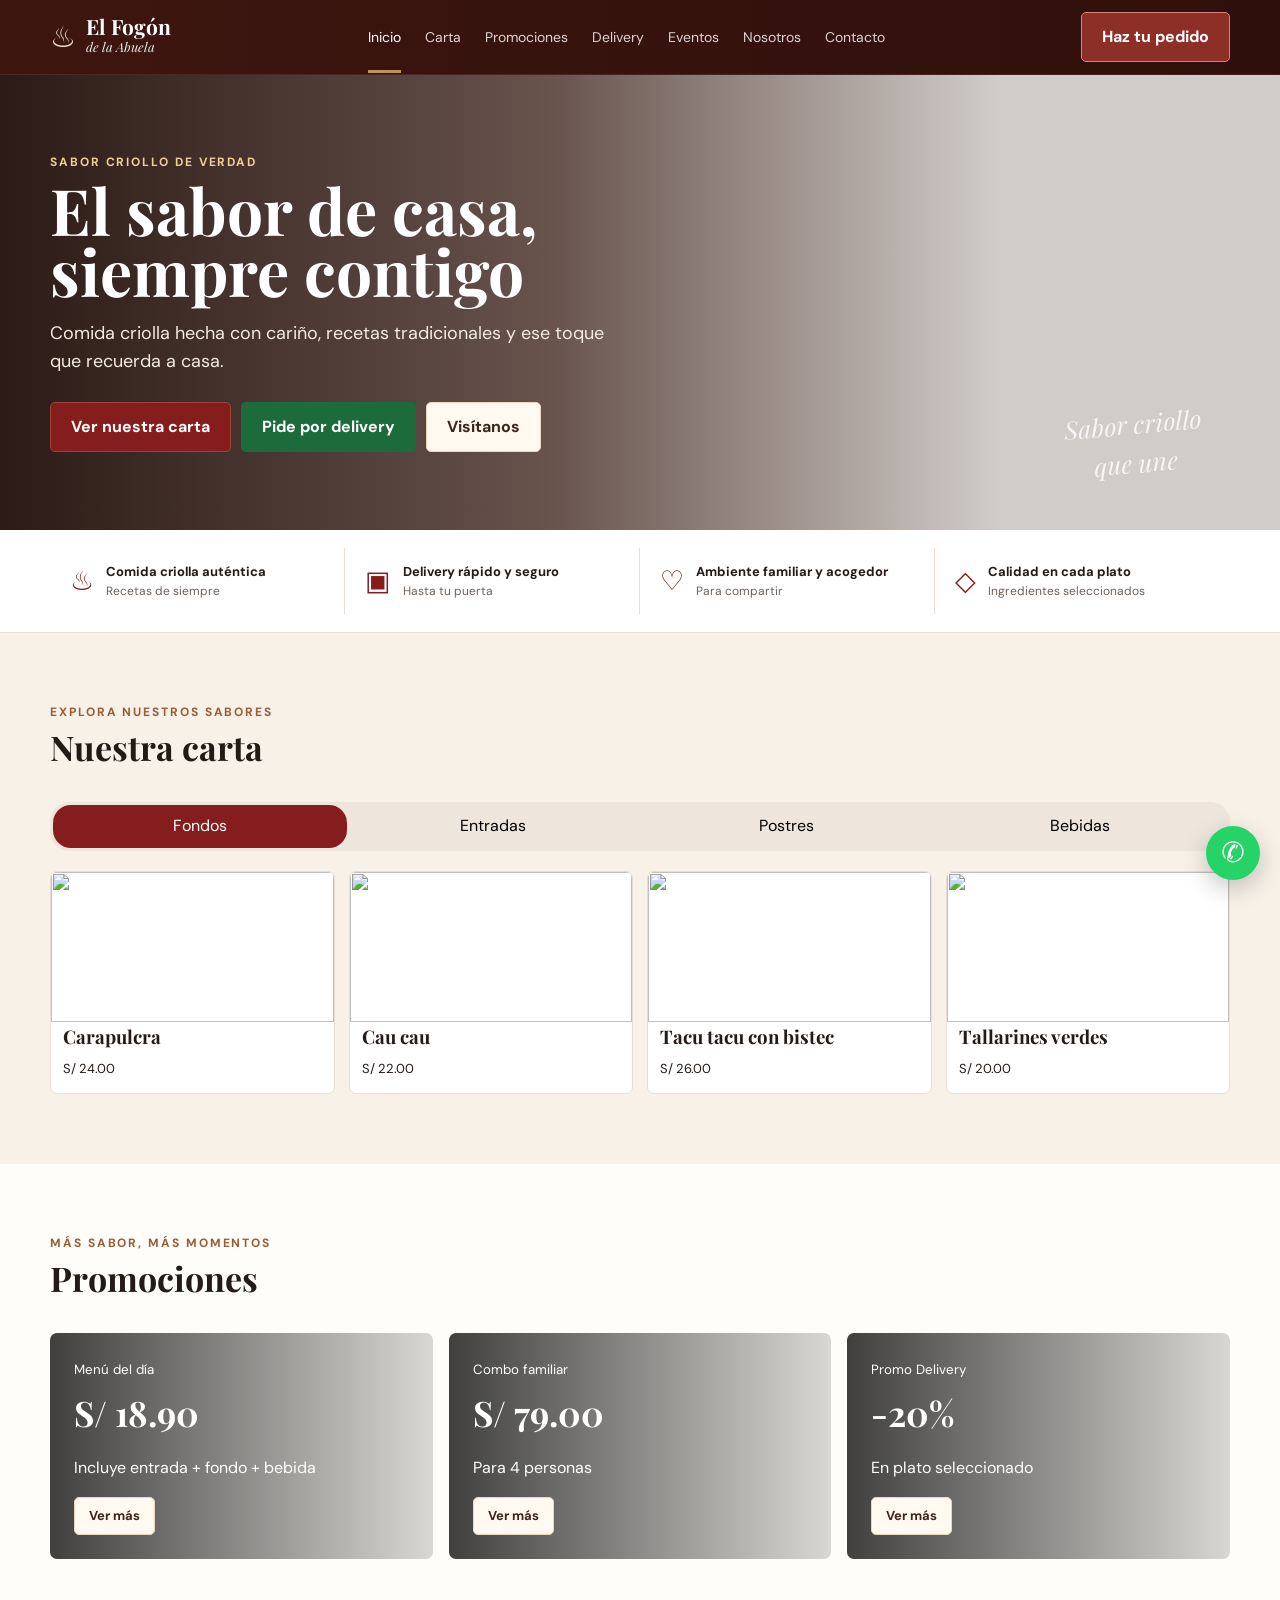
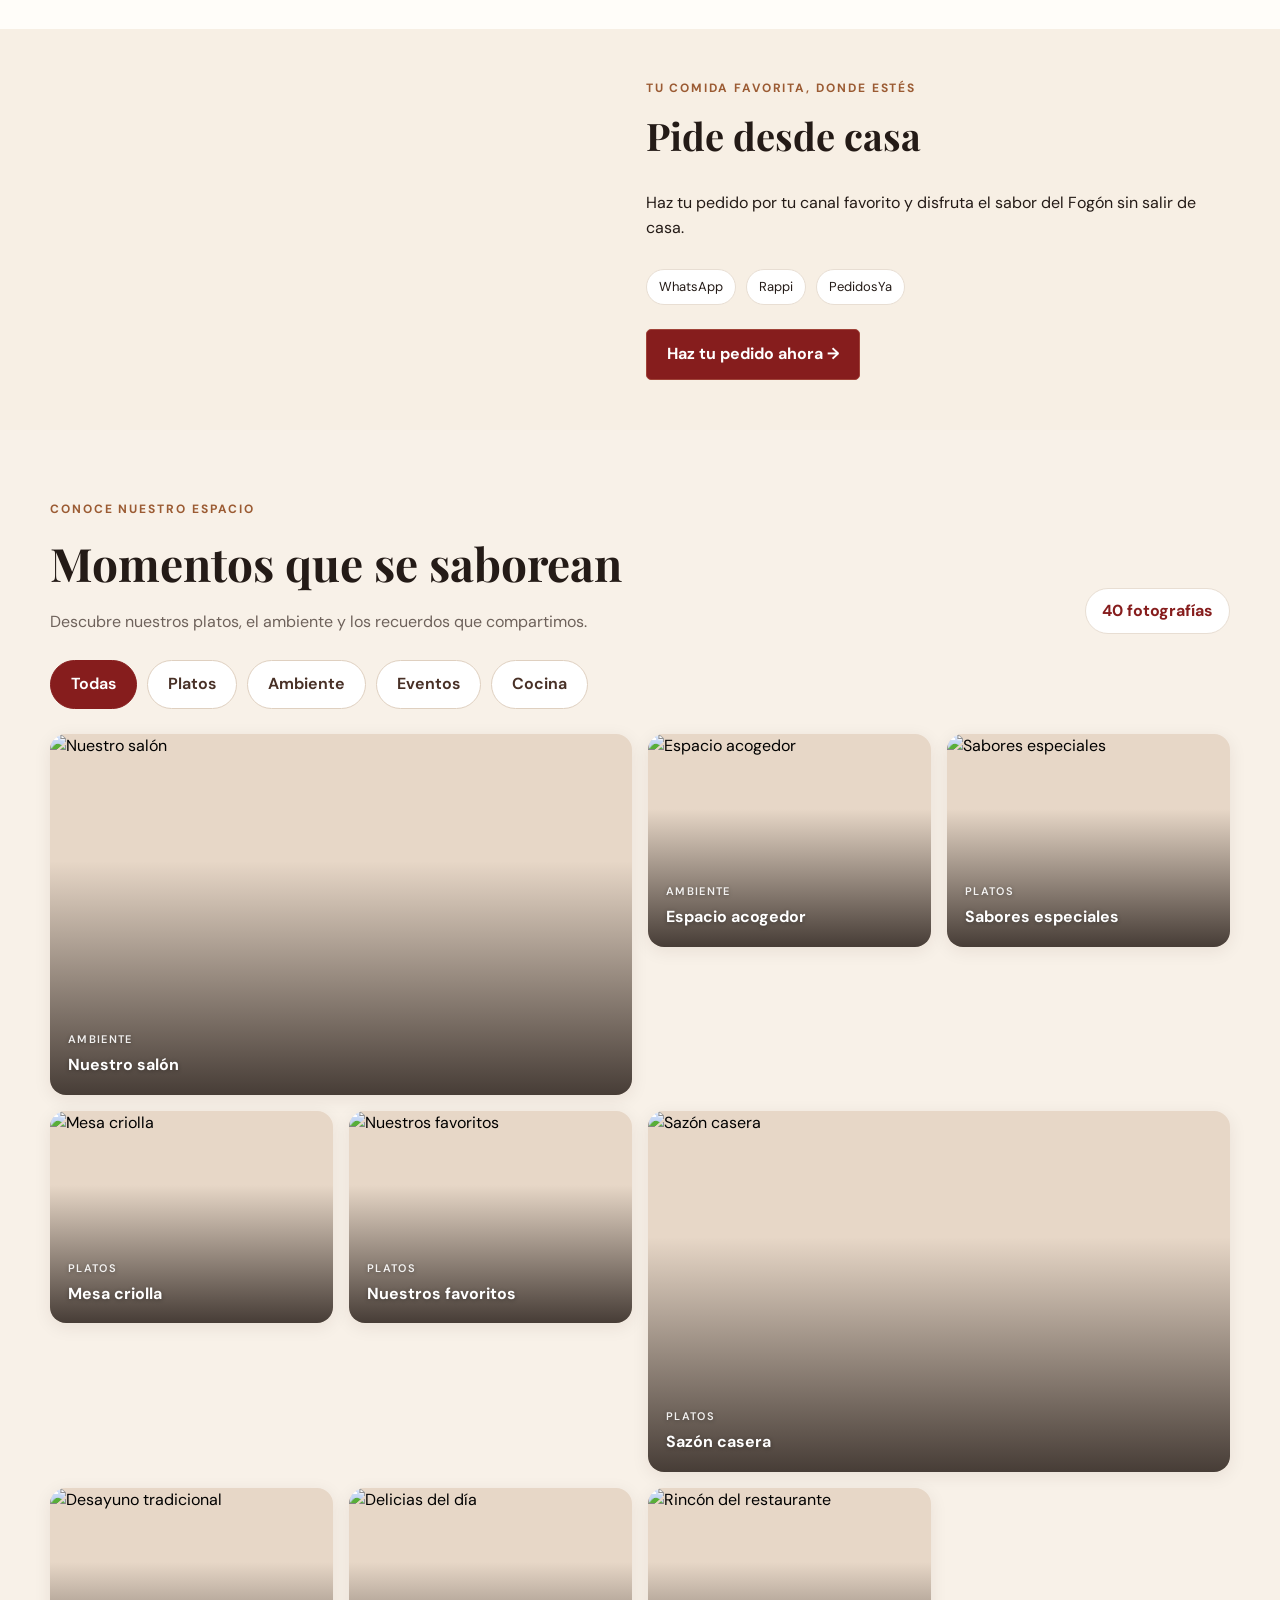
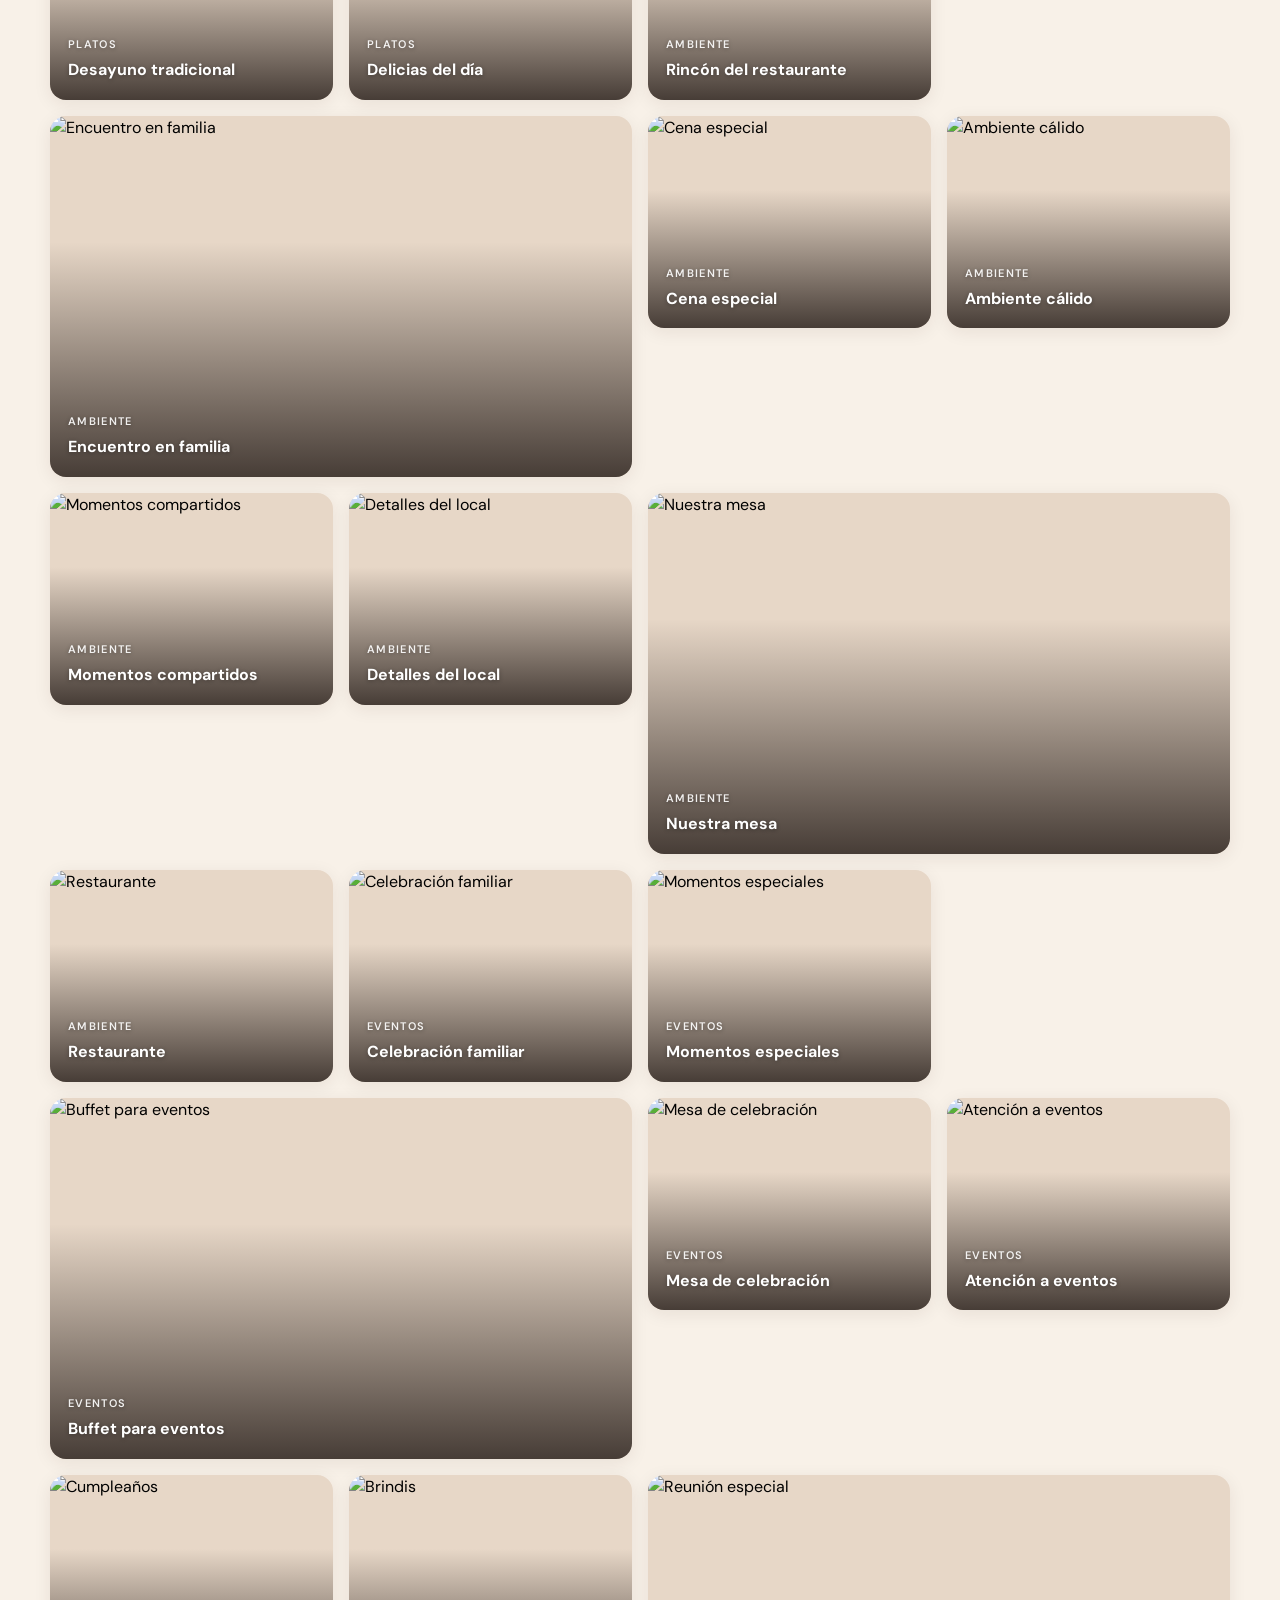
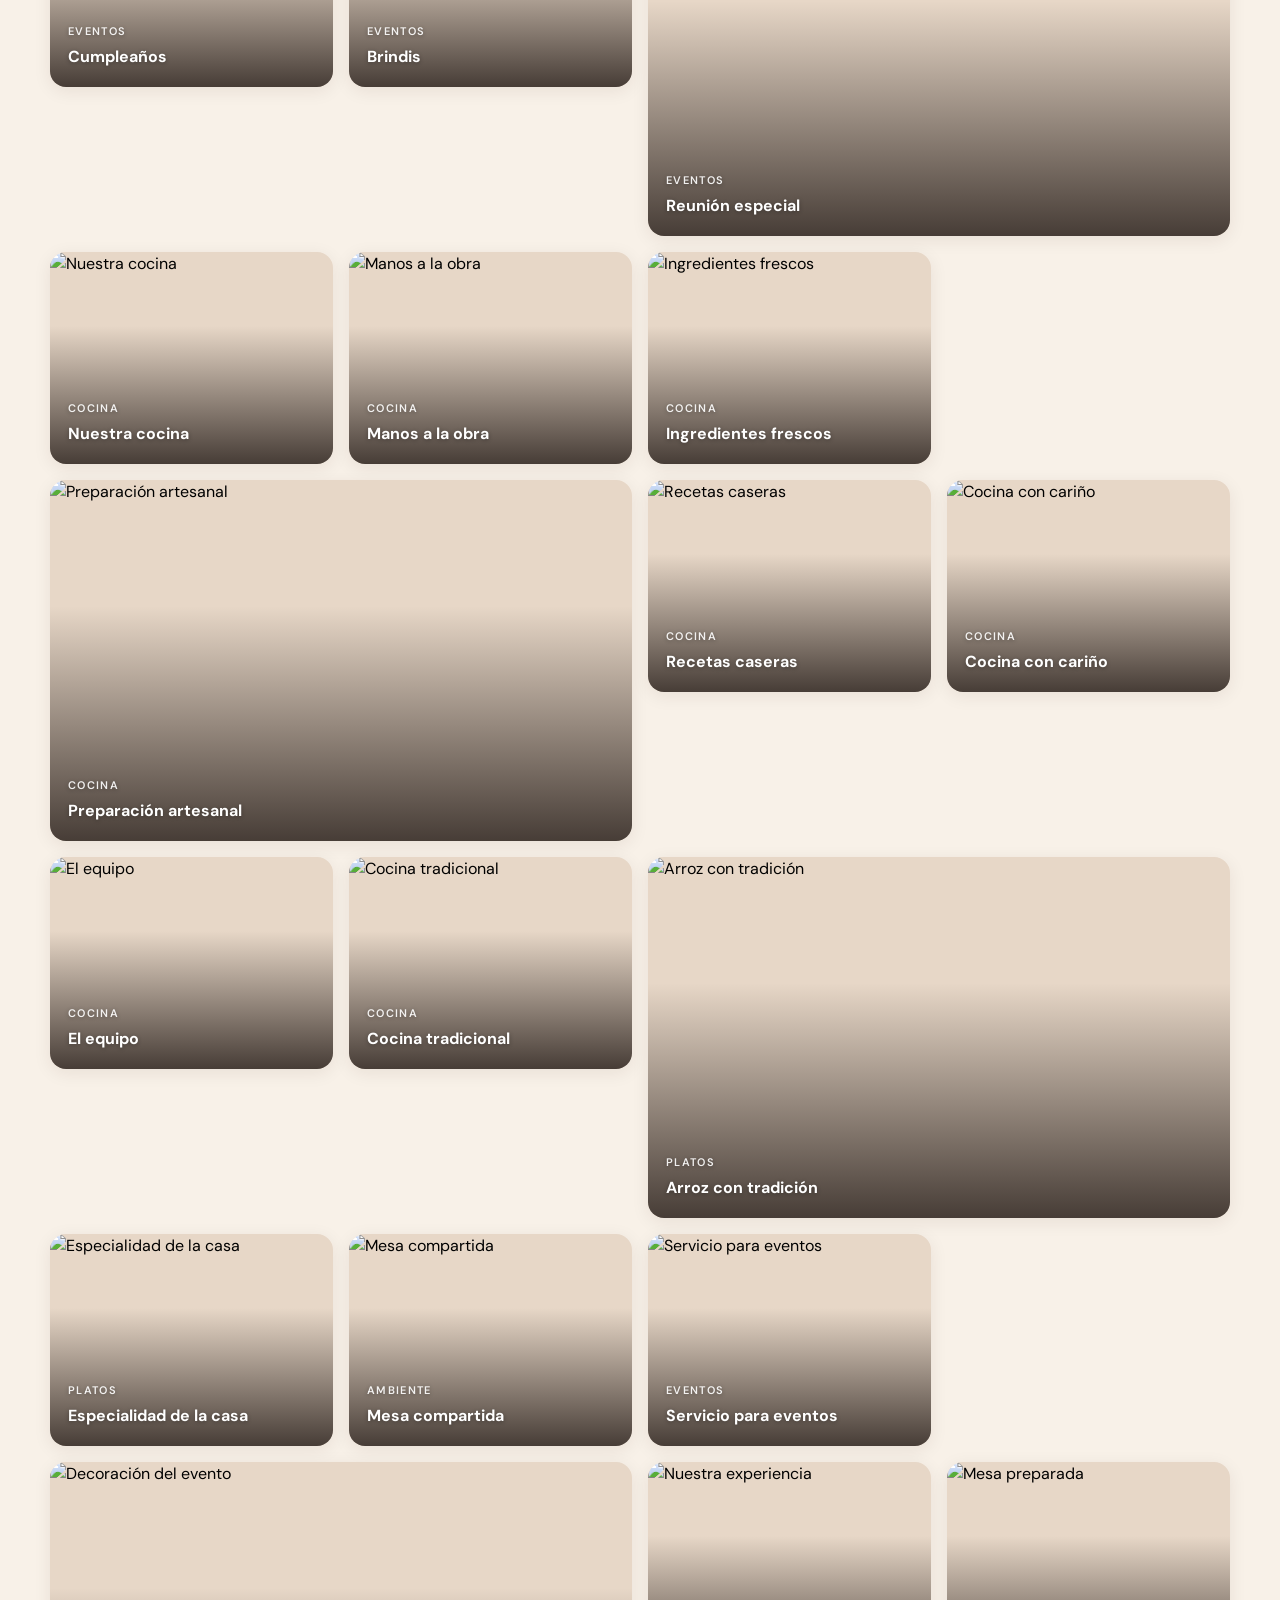
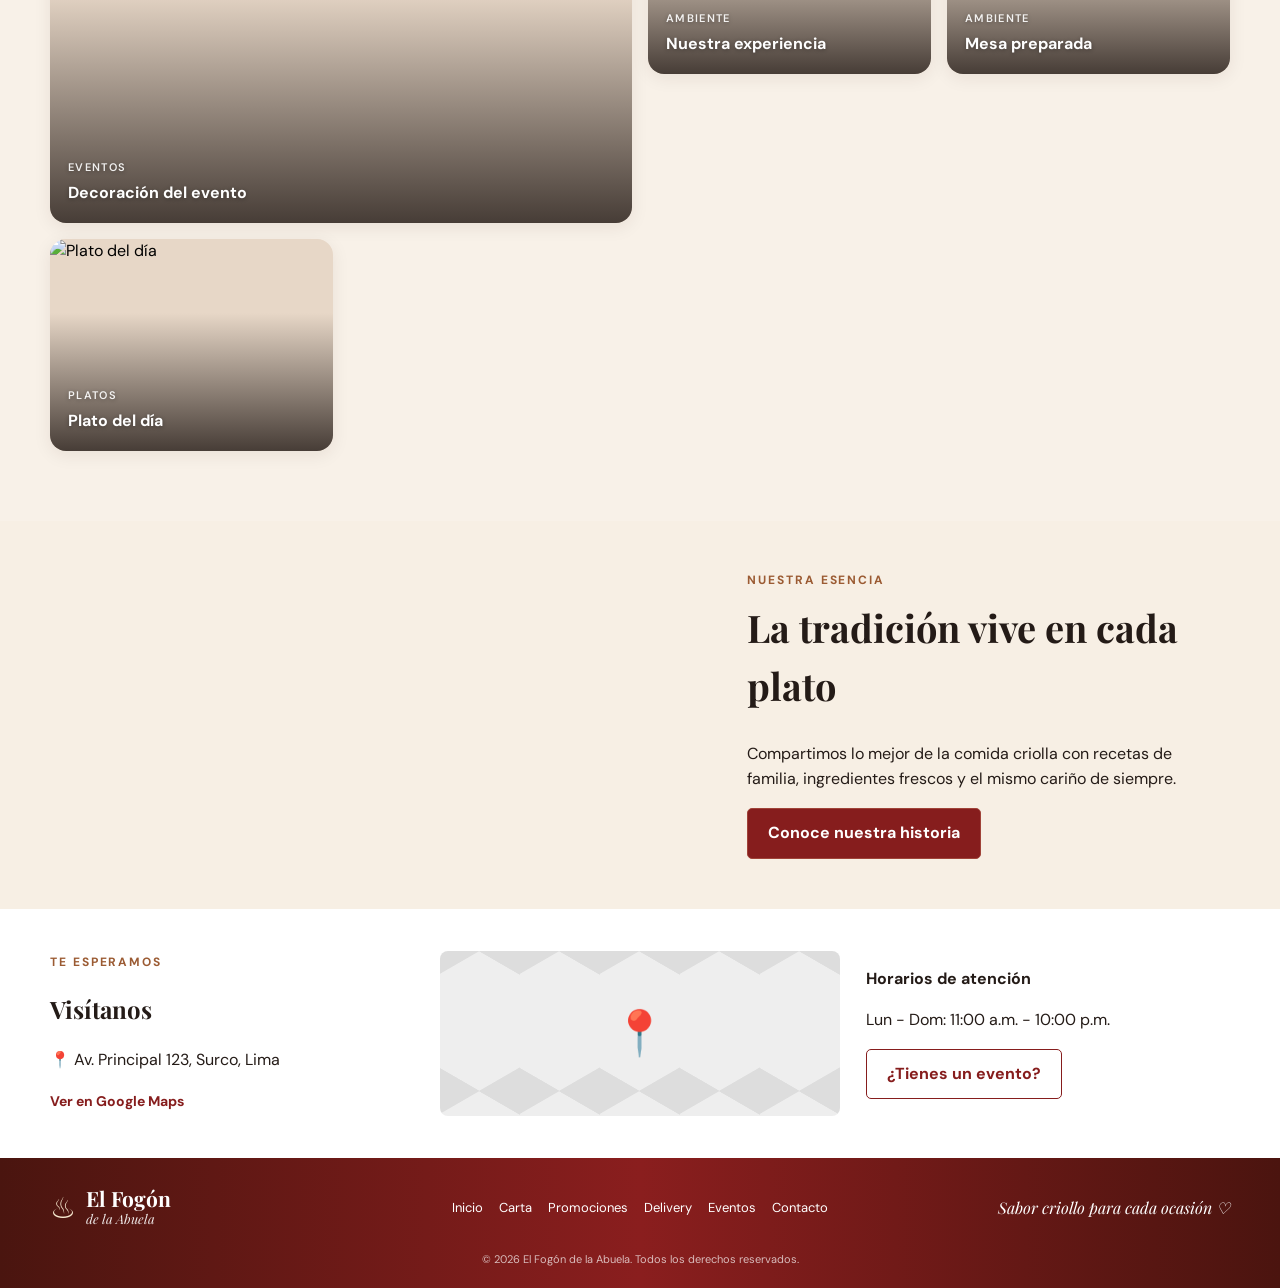
==== commit de3249dd: "retirar la primera sección" ====
--- a/index.html
+++ b/index.html
@@ -94,88 +94,6 @@
         </div>
       </section>
 
-      <section class="section" id="carta">
-        <div class="container">
-          <div class="section-title">
-            <div>
-              <p class="eyebrow dark">Nuestros favoritos</p>
-              <h2>Platos destacados</h2>
-              <p>Los favoritos de siempre, en la mesa de hoy.</p>
-            </div>
-            <a class="text-link" href="#menuCompleto">Ver toda la carta →</a>
-          </div>
-
-          <div class="carousel-shell">
-            <button
-              class="carousel-arrow prev"
-              data-target="featuredCarousel"
-              aria-label="Anterior"
-            >
-              ‹
-            </button>
-            <div class="card-row scrollable" id="featuredCarousel">
-              <article class="food-card">
-                <img
-                  src="https://images.unsplash.com/photo-1547592180-85f173990554?auto=format&fit=crop&w=900&q=85"
-                  alt="Lomo saltado"
-                />
-                <div>
-                  <h3>Lomo saltado</h3>
-                  <strong>S/ 28.00</strong>
-                </div>
-              </article>
-              <article class="food-card">
-                <img
-                  src="https://images.unsplash.com/photo-1569058242253-92a9c755a0ec?auto=format&fit=crop&w=900&q=85"
-                  alt="Ají de gallina"
-                />
-                <div>
-                  <h3>Ají de gallina</h3>
-                  <strong>S/ 24.00</strong>
-                </div>
-              </article>
-              <article class="food-card">
-                <img
-                  src="https://images.unsplash.com/photo-1603133872878-684f208fb84b?auto=format&fit=crop&w=900&q=85"
-                  alt="Arroz con pollo"
-                />
-                <div>
-                  <h3>Arroz con pollo</h3>
-                  <strong>S/ 22.00</strong>
-                </div>
-              </article>
-              <article class="food-card">
-                <img
-                  src="https://images.unsplash.com/photo-1512058564366-18510be2db19?auto=format&fit=crop&w=900&q=85"
-                  alt="Seco de res"
-                />
-                <div>
-                  <h3>Seco de res</h3>
-                  <strong>S/ 26.00</strong>
-                </div>
-              </article>
-              <article class="food-card">
-                <img
-                  src="https://images.unsplash.com/photo-1565299507177-b0ac66763828?auto=format&fit=crop&w=900&q=85"
-                  alt="Pollo a la parrilla"
-                />
-                <div>
-                  <h3>Pollo a la parrilla</h3>
-                  <strong>S/ 25.00</strong>
-                </div>
-              </article>
-            </div>
-            <button
-              class="carousel-arrow next"
-              data-target="featuredCarousel"
-              aria-label="Siguiente"
-            >
-              ›
-            </button>
-          </div>
-        </div>
-      </section>
-
       <section class="section section-soft" id="menuCompleto">
         <div class="container">
           <div class="section-title compact">
--- a/styles.css
+++ b/styles.css
@@ -1101,3 +1101,34 @@
     transition: none;
   }
 }
+
+
+/* Galería editorial del restaurante; aislada de la galería de eventos */
+.gallery-section { background:#f8f1e8; }
+.gallery-heading { display:flex; align-items:end; justify-content:space-between; gap:24px; flex-wrap:wrap; margin-bottom:26px; }
+.gallery-heading h2 { margin:0 0 10px; font-family:"Playfair Display",serif; font-size:clamp(32px,4vw,46px); }
+.gallery-heading p:last-child { margin:0; max-width:540px; color:var(--muted); line-height:1.6; }
+.gallery-count { padding:10px 16px; background:#fff; border:1px solid var(--line); border-radius:30px; color:var(--wine); font-weight:700; white-space:nowrap; }
+.gallery-filters { display:flex; flex-wrap:wrap; gap:10px; margin-bottom:25px; }
+.gallery-filter { border:1px solid #dfd0c0; background:white; color:#483026; border-radius:30px; padding:11px 20px; font:inherit; font-weight:650; cursor:pointer; transition:background .2s,color .2s,transform .2s; }
+.gallery-filter:hover { transform:translateY(-2px); }
+.gallery-filter.active { background:var(--wine); border-color:var(--wine); color:white; }
+.gallery-filter:focus-visible,.gallery-tile:focus-visible,.gallery-lightbox button:focus-visible { outline:3px solid #dc9e57; outline-offset:3px; }
+.gallery-grid { display:grid; grid-template-columns:repeat(4,minmax(0,1fr)); gap:16px; }
+.gallery-tile { appearance:none; border:0; padding:0; text-align:left; min-width:0; aspect-ratio:4/3; border-radius:16px; overflow:hidden; position:relative; background:#e7d7c7; cursor:pointer; box-shadow:0 4px 18px rgba(57,27,17,.08); }
+.gallery-tile:nth-child(9n+1),.gallery-tile:nth-child(9n+6) { grid-column:span 2; aspect-ratio:2/1.24; }
+.gallery-tile img { display:block; width:100%; height:100%; object-fit:cover; transition:transform .45s; }
+.gallery-tile:hover img { transform:scale(1.055); }
+.gallery-tile:after { content:""; position:absolute; inset:35% 0 0; background:linear-gradient(transparent,rgba(17,9,6,.75)); pointer-events:none; }
+.gallery-tile-label { position:absolute; z-index:1; color:white; bottom:17px; left:18px; right:14px; font-weight:700; font-size:16px; text-shadow:0 1px 4px #0005; }
+.gallery-tile-label small { display:block; font-size:11px; text-transform:uppercase; letter-spacing:.12em; font-weight:600; margin-bottom:5px; opacity:.9; }
+.gallery-lightbox[hidden] { display:none; }
+.gallery-lightbox { position:fixed; z-index:2000; inset:0; background:rgba(15,8,6,.94); display:flex; align-items:center; justify-content:space-between; gap:10px; padding:48px 22px 22px; }
+.gallery-lightbox-figure { margin:0; min-width:0; display:flex; flex-direction:column; justify-content:center; align-items:center; max-height:100%; flex:1; }
+.gallery-lightbox-figure img { max-width:100%; max-height:75vh; width:auto; height:auto; object-fit:contain; border-radius:12px; }
+.gallery-lightbox-figure figcaption { color:#fff; margin-top:16px; text-align:center; font-weight:600; }
+.gallery-lightbox button { border:1px solid #fff5; color:white; background:#ffffff1a; cursor:pointer; width:42px; height:42px; border-radius:50%; font-size:29px; flex-shrink:0; }
+.gallery-lightbox-close { position:absolute; top:14px; right:20px; }
+@media(max-width:900px) { .gallery-grid { grid-template-columns:repeat(3,minmax(0,1fr)); } }
+@media(max-width:650px) { .gallery-grid { grid-template-columns:repeat(2,minmax(0,1fr)); gap:10px; } .gallery-tile:nth-child(n) { grid-column:span 1; aspect-ratio:4/5; border-radius:12px; } .gallery-tile-label { font-size:13px; bottom:12px; left:12px; } .gallery-lightbox { gap:4px; padding-inline:7px; } .gallery-lightbox button { width:33px; height:38px; } }
+@media(prefers-reduced-motion:reduce) { .gallery-tile img,.gallery-filter { transition:none; } }
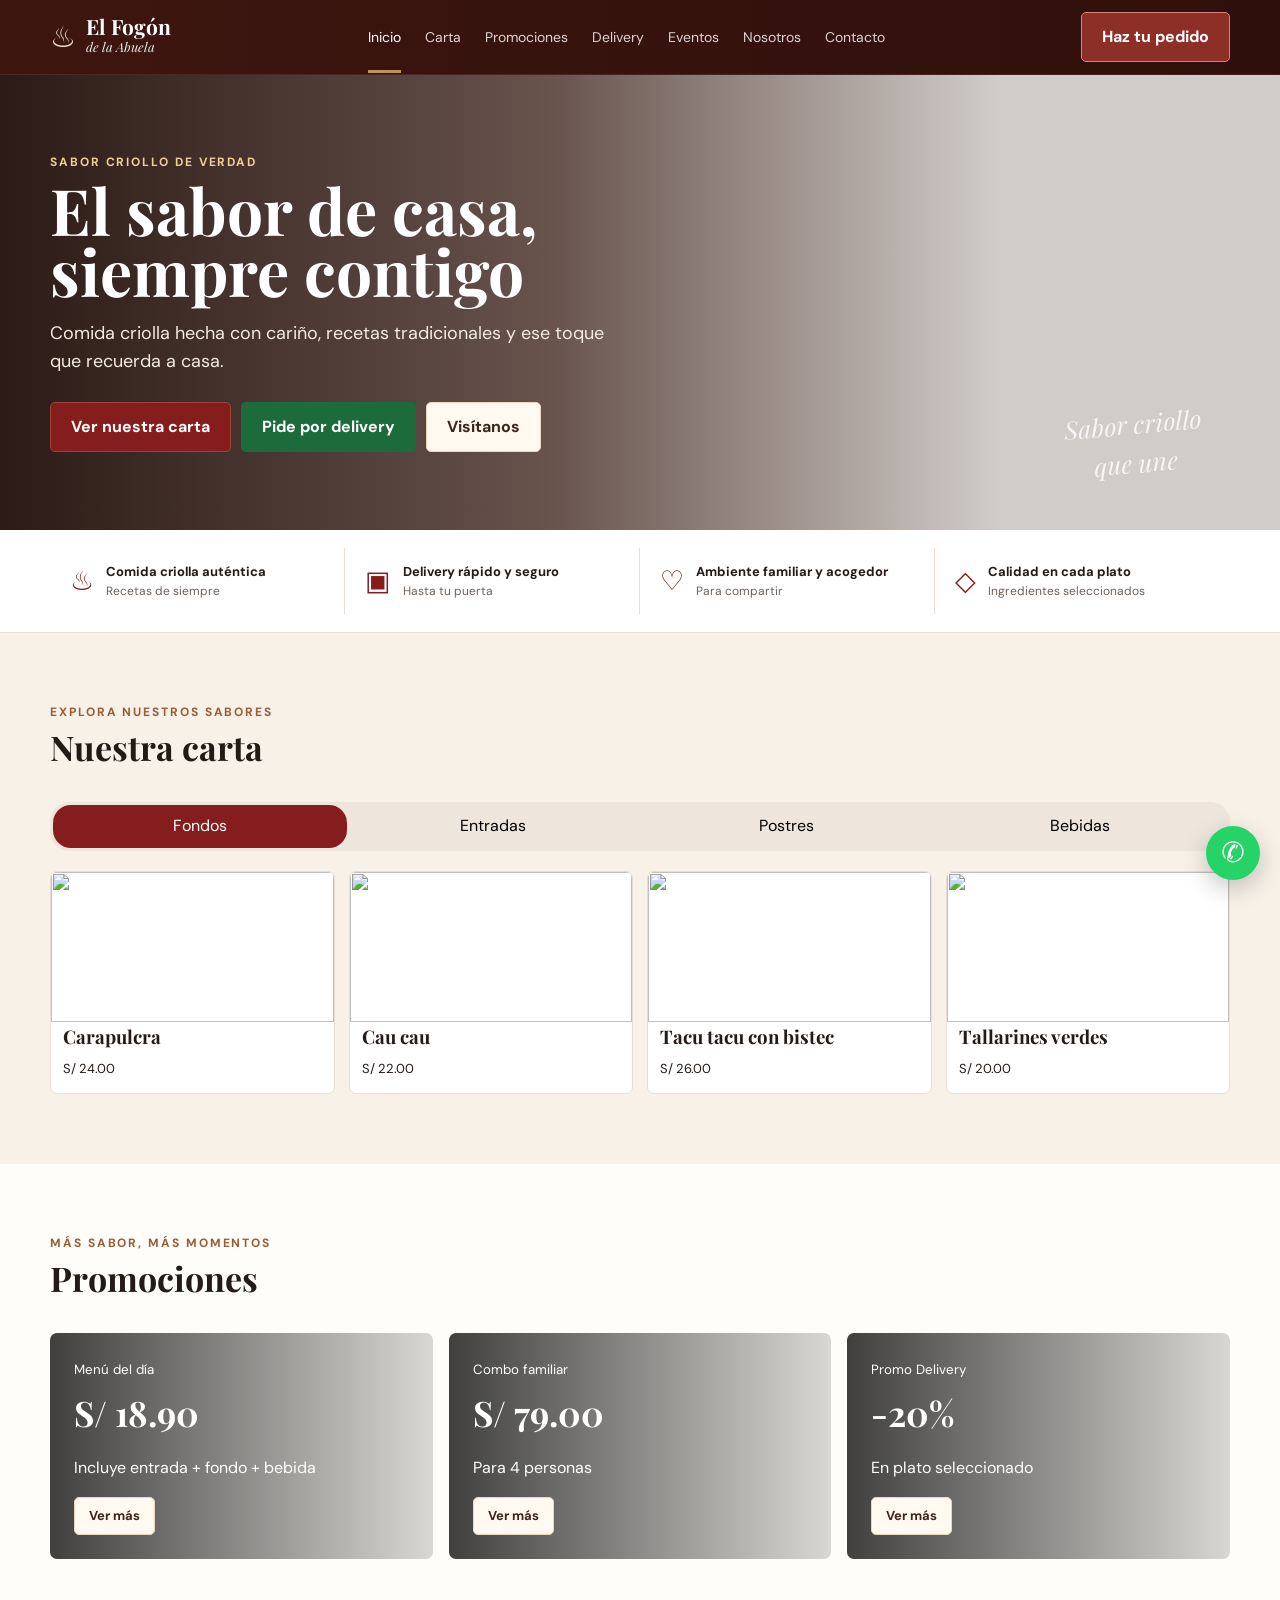
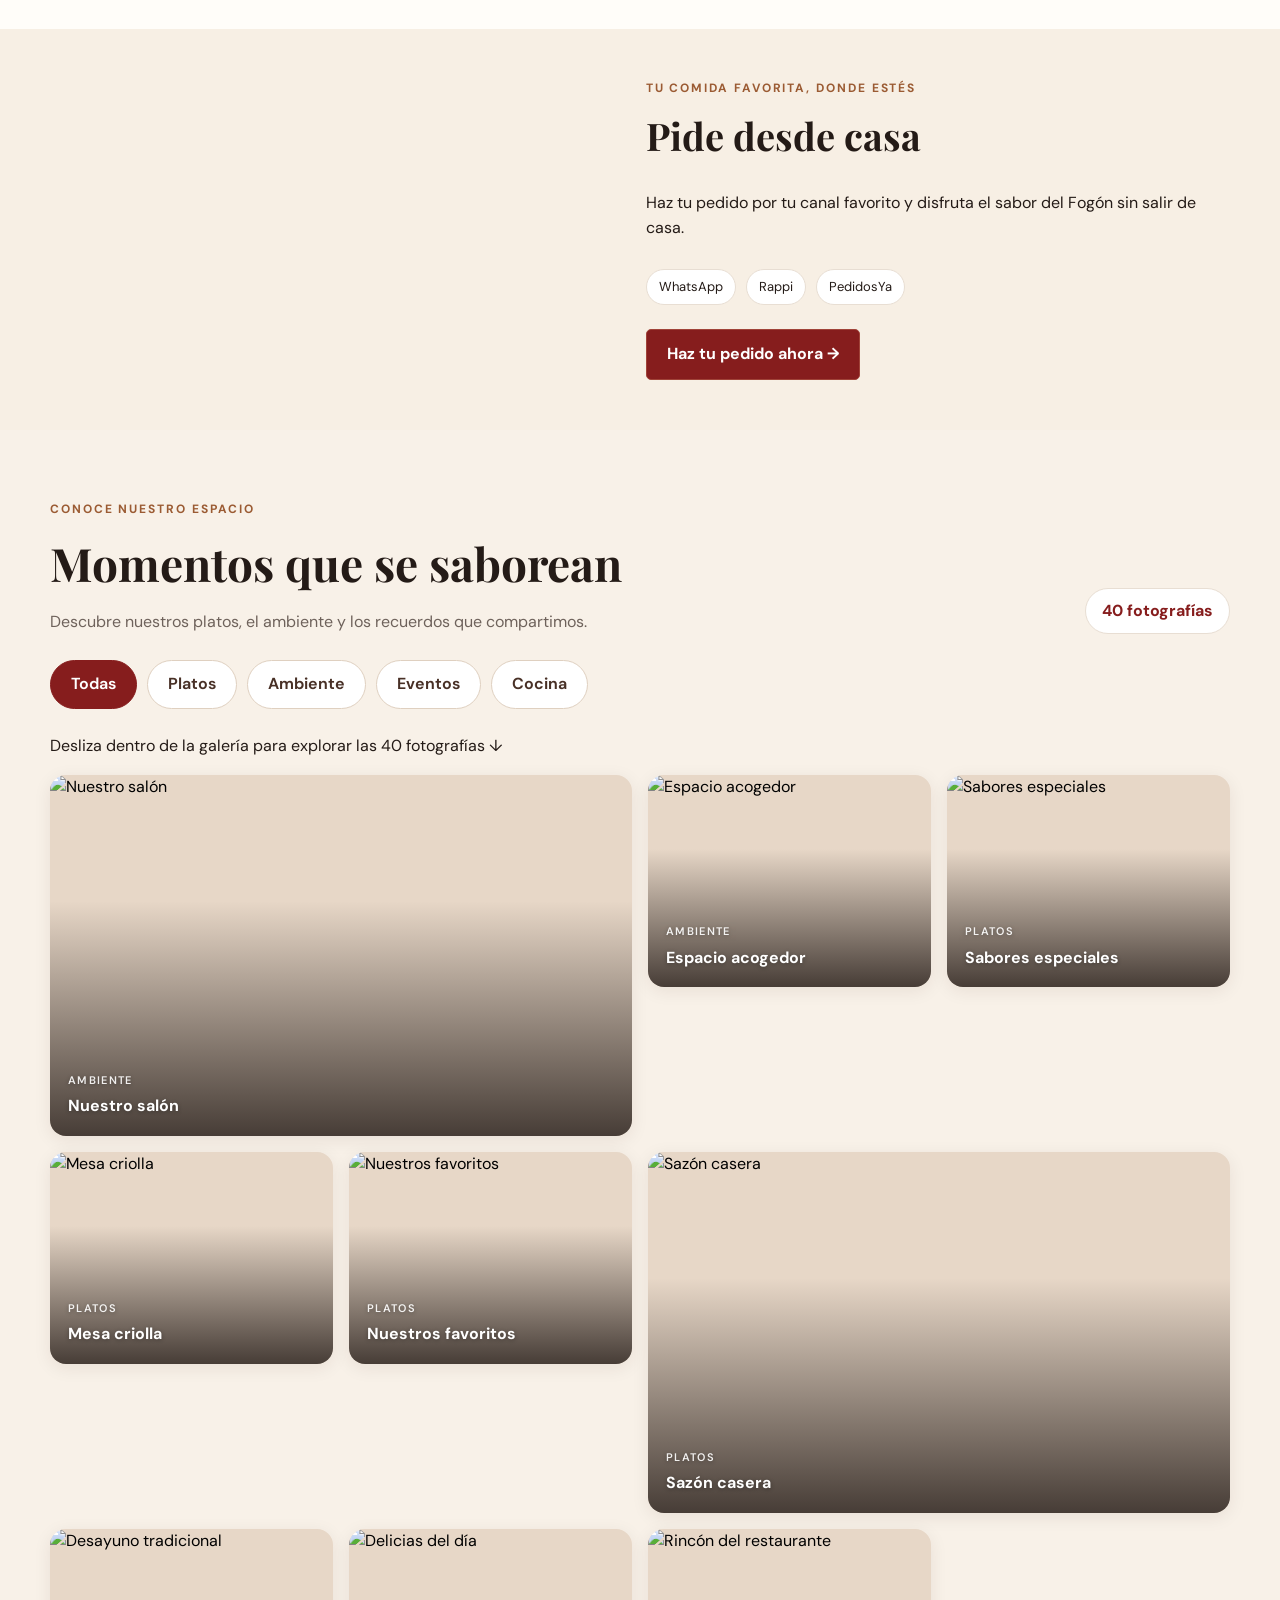
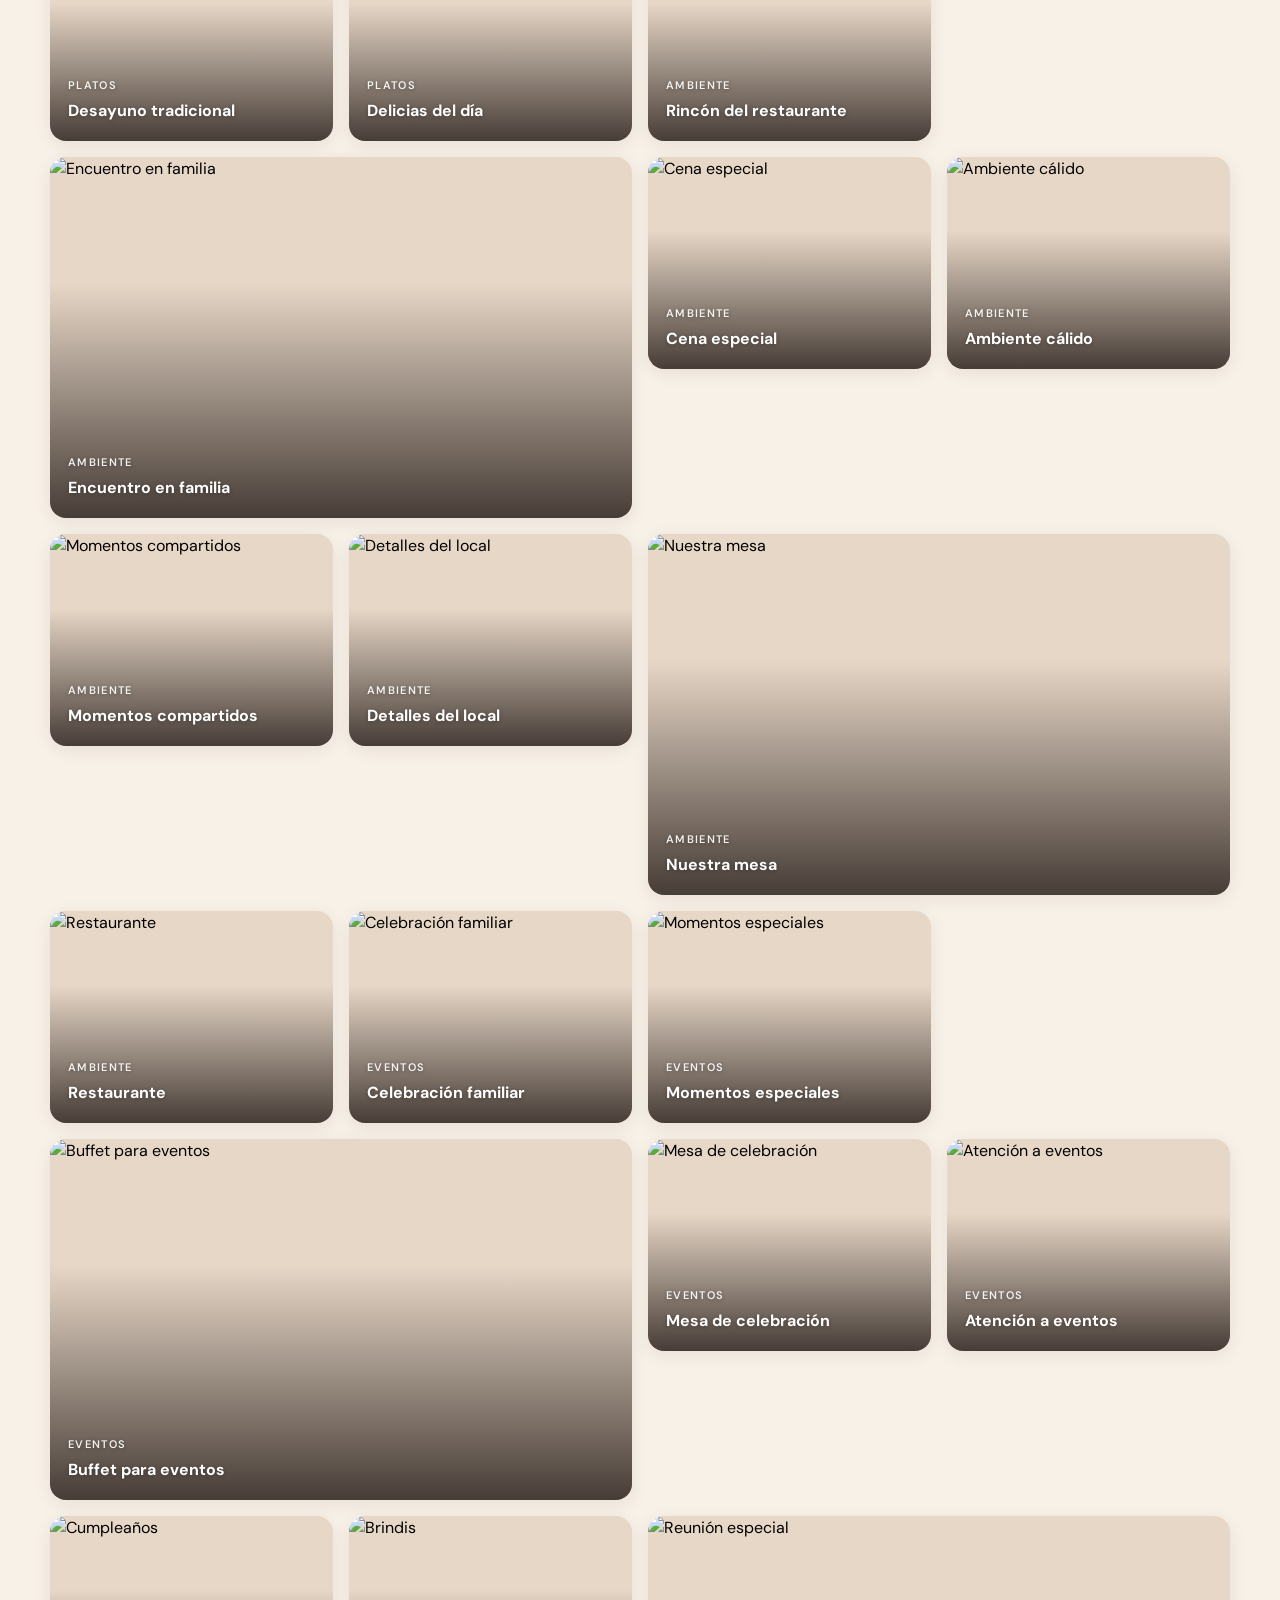
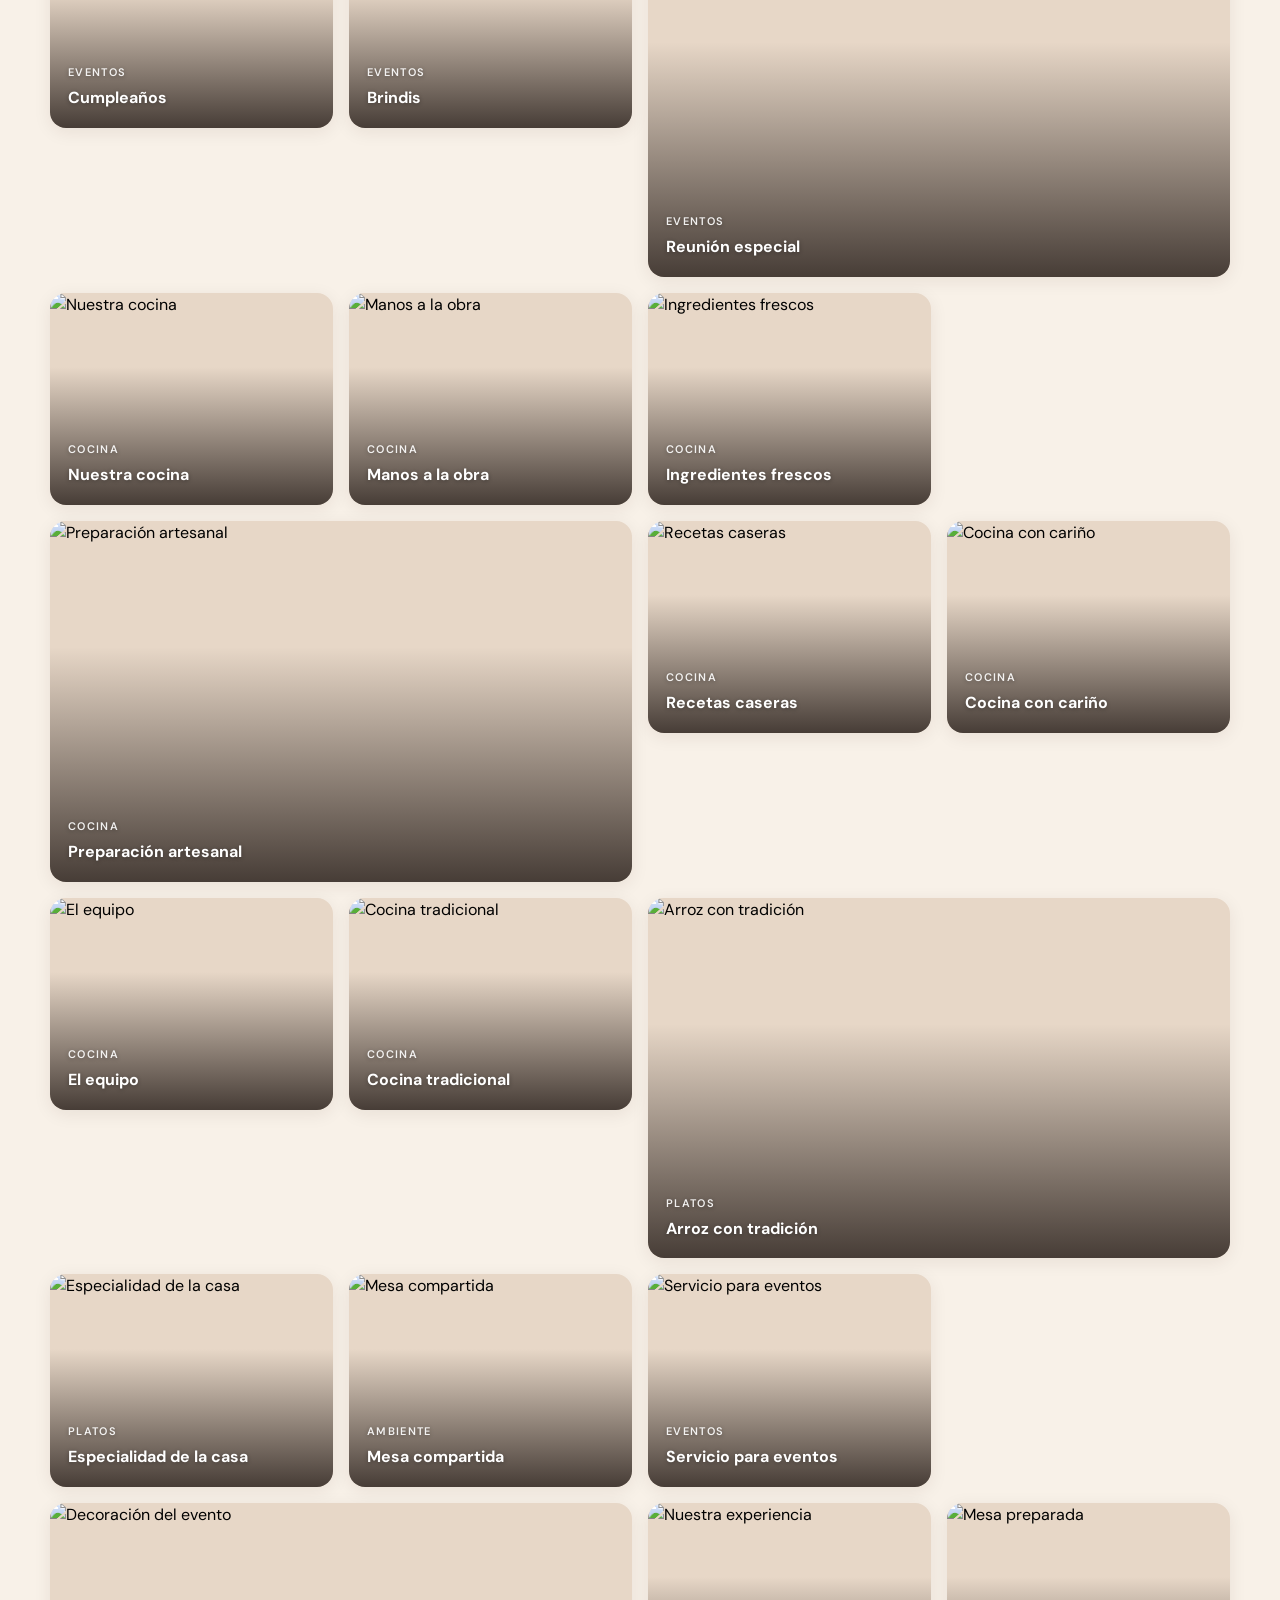
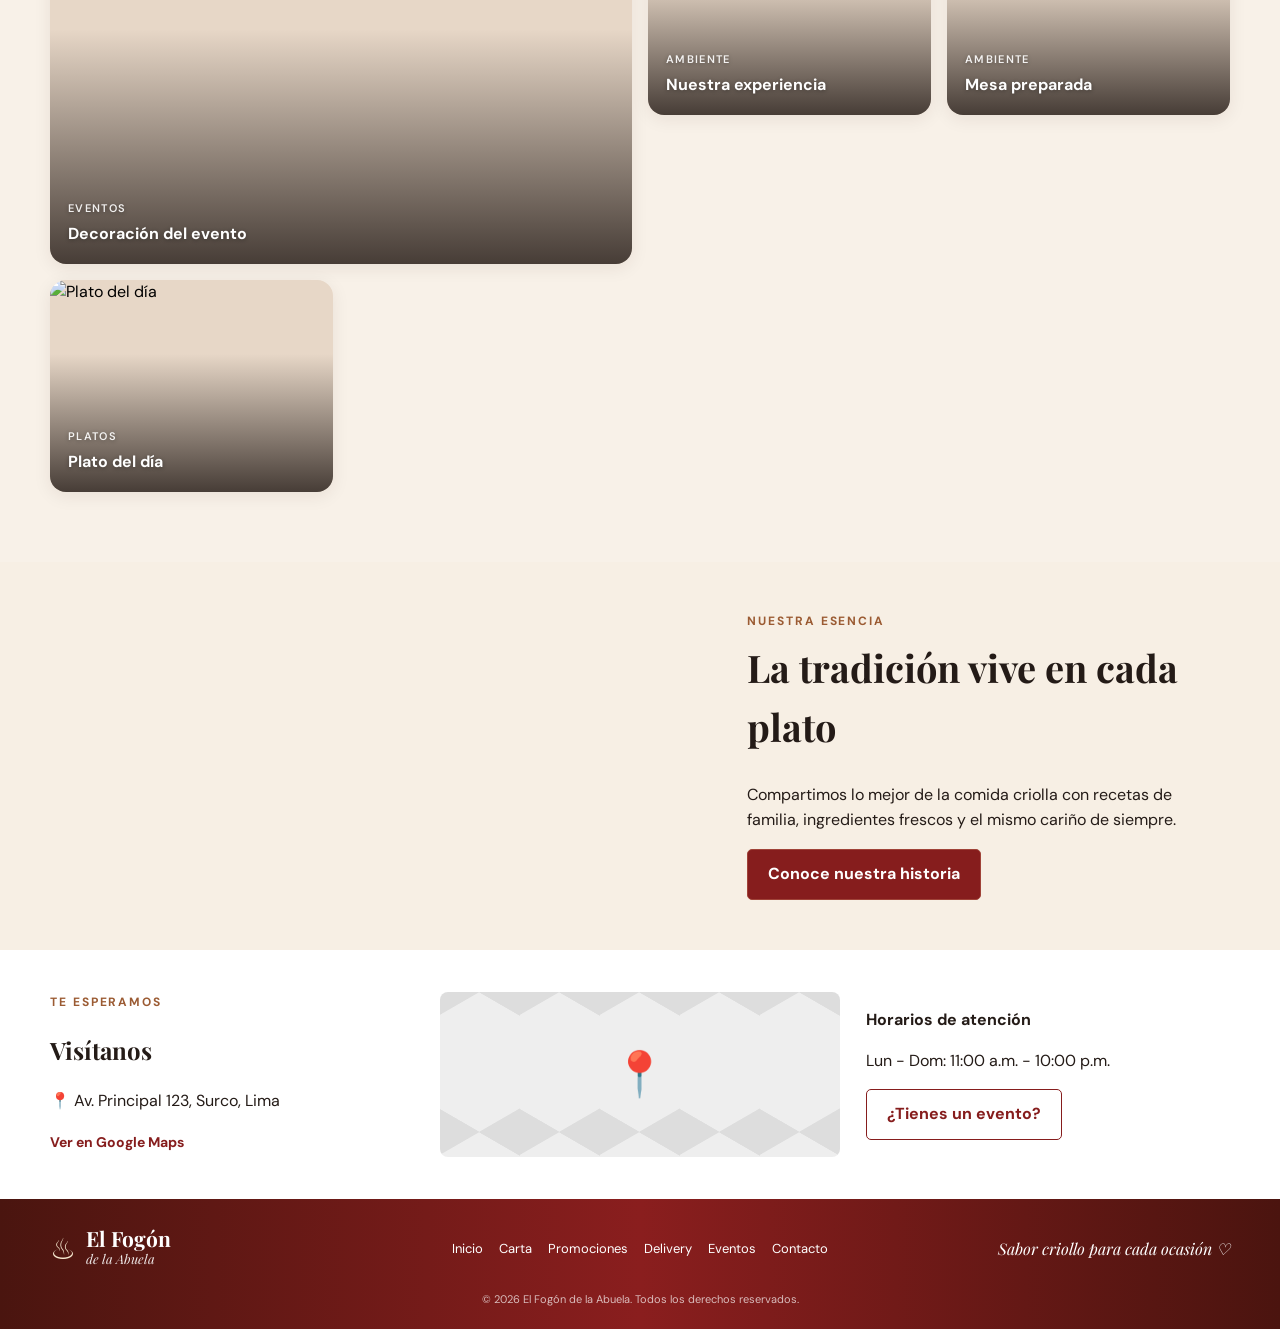
==== commit 3d719192: "style: add internal vertical scrolling to photo gallery" ====
--- a/index.html
+++ b/index.html
@@ -411,7 +411,10 @@
             <button type="button" class="gallery-filter" data-gallery-filter="eventos" aria-pressed="false">Eventos</button>
             <button type="button" class="gallery-filter" data-gallery-filter="cocina" aria-pressed="false">Cocina</button>
           </div>
-          <div class="gallery-grid" id="galleryGrid"></div>
+          <p class="gallery-scroll-hint">Desliza dentro de la galería para explorar las 40 fotografías ↓</p>
+          <div class="gallery-scroll-region" tabindex="0" role="region" aria-label="Galería de fotografías con desplazamiento vertical">
+            <div class="gallery-grid" id="galleryGrid"></div>
+          </div>
         </div>
       </section>
       <div class="gallery-lightbox" id="galleryLightbox" hidden role="dialog" aria-modal="true" aria-label="Fotografía ampliada">
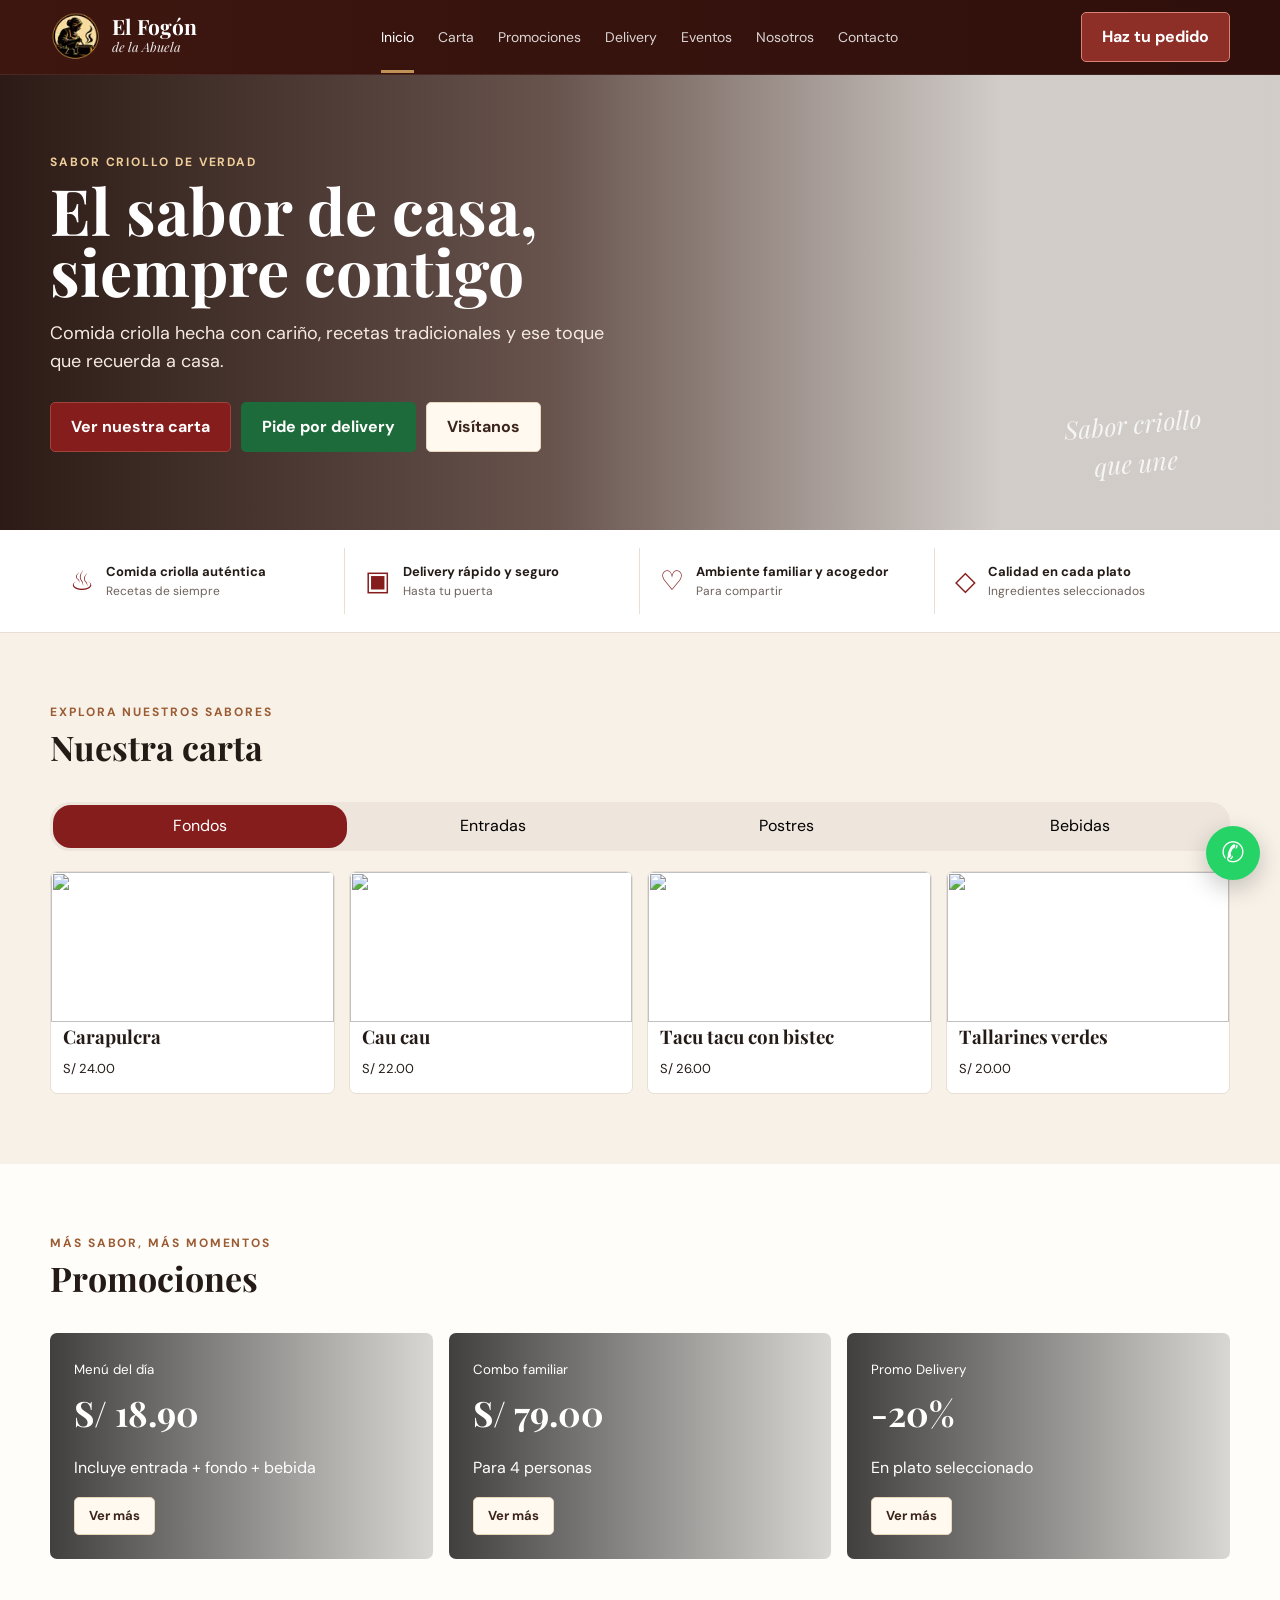
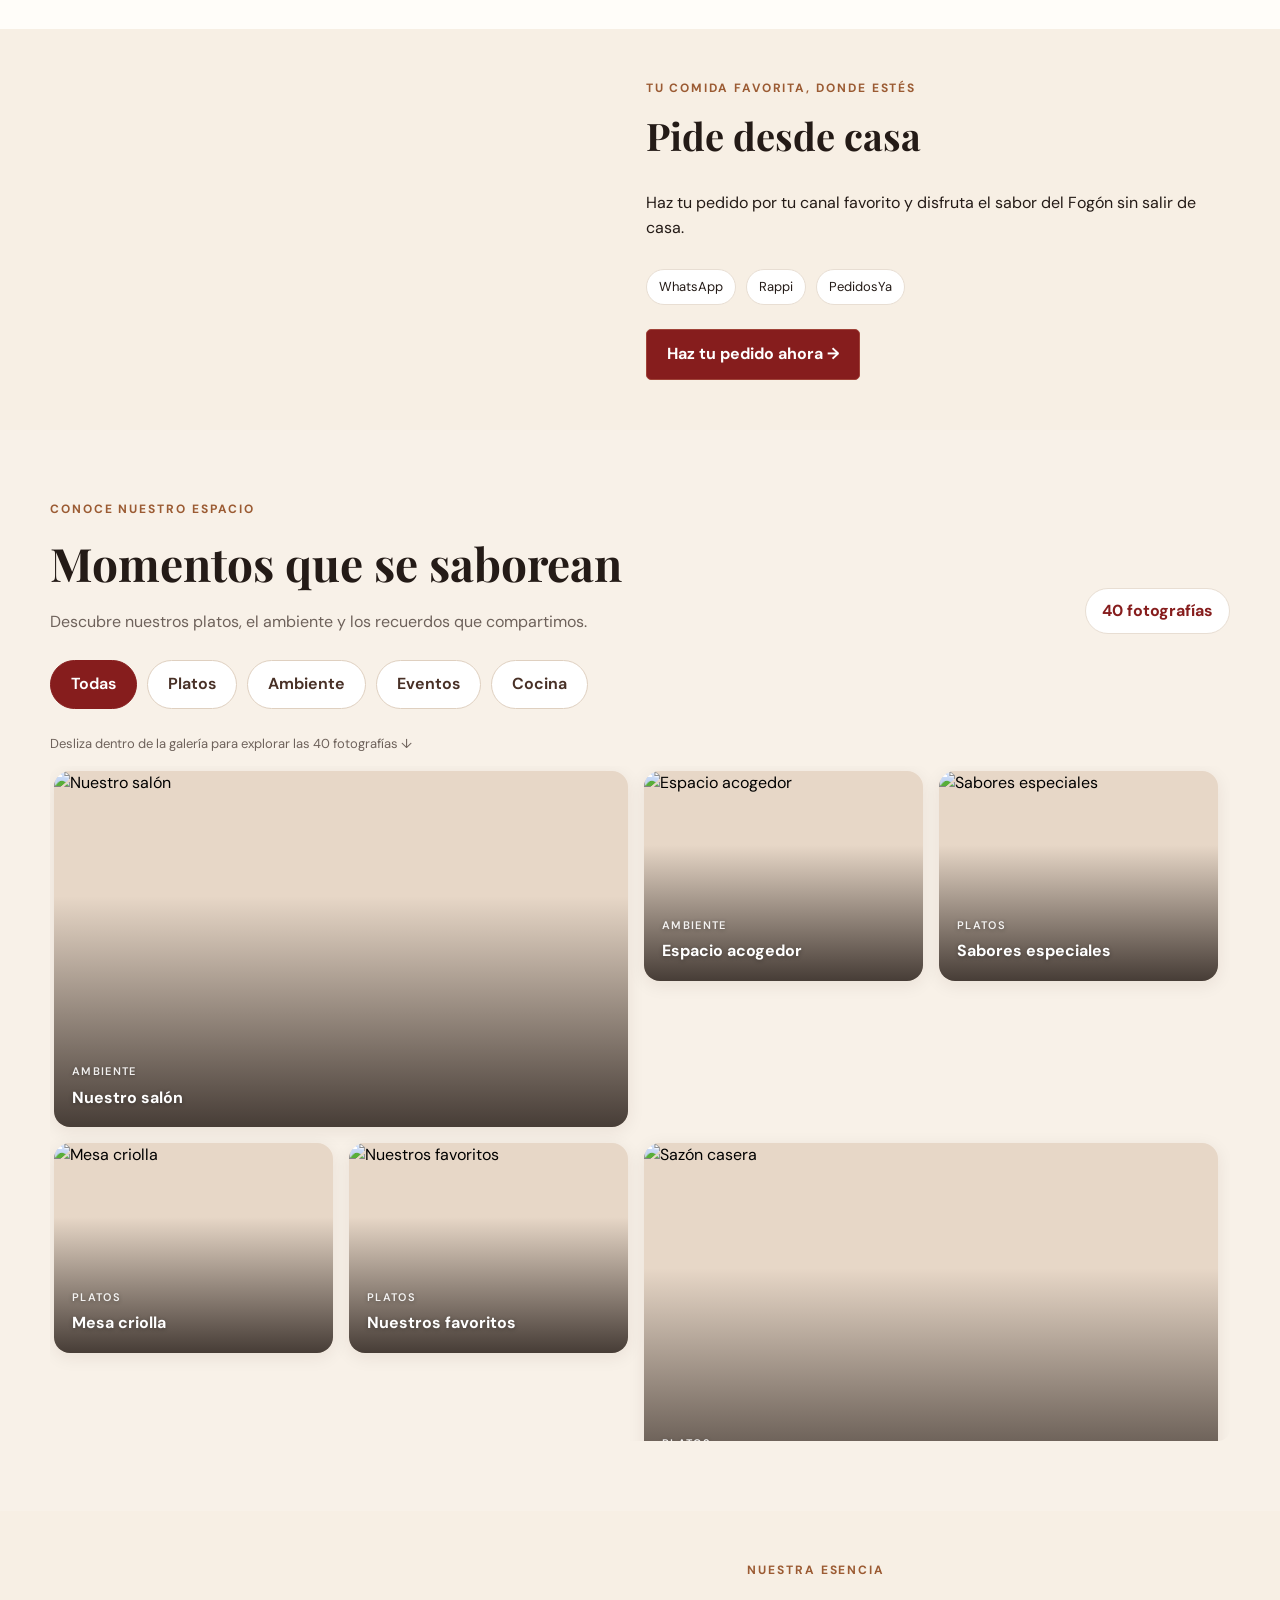
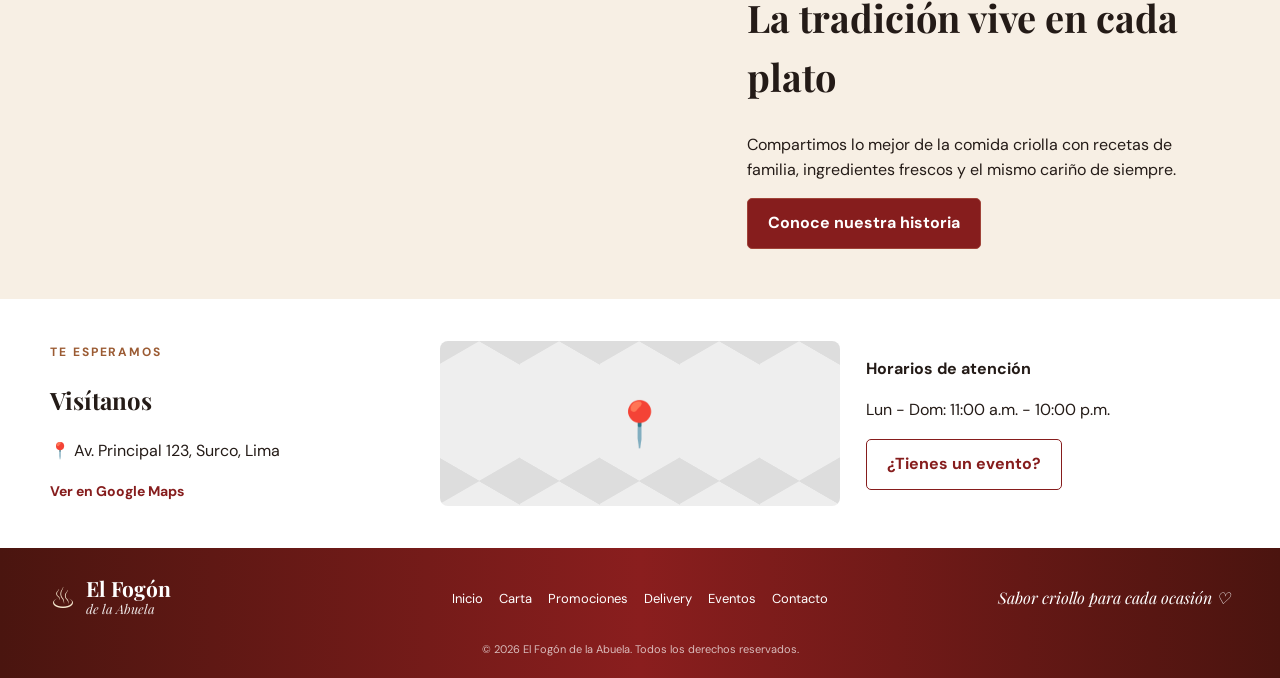
==== commit 093ab108: "feat: replace header brand icon with grandma logo" ====
--- a/index.html
+++ b/index.html
@@ -20,7 +20,7 @@
     <header class="site-header">
       <div class="container nav-wrap">
         <a class="brand" href="index.html" aria-label="Ir al inicio">
-          <span class="brand-icon">♨</span>
+          <img class="brand-logo" src="assets/logo-fogon.webp" width="52" height="52" alt="" />
           <span><strong>El Fogón</strong><small>de la Abuela</small></span>
         </a>
 
--- a/styles.css
+++ b/styles.css
@@ -1132,3 +1132,16 @@
 @media(max-width:900px) { .gallery-grid { grid-template-columns:repeat(3,minmax(0,1fr)); } }
 @media(max-width:650px) { .gallery-grid { grid-template-columns:repeat(2,minmax(0,1fr)); gap:10px; } .gallery-tile:nth-child(n) { grid-column:span 1; aspect-ratio:4/5; border-radius:12px; } .gallery-tile-label { font-size:13px; bottom:12px; left:12px; } .gallery-lightbox { gap:4px; padding-inline:7px; } .gallery-lightbox button { width:33px; height:38px; } }
 @media(prefers-reduced-motion:reduce) { .gallery-tile img,.gallery-filter { transition:none; } }
+
+/* Limitar la galería sin alargar la página principal. */
+.gallery-scroll-hint { font-size:13px; color:var(--muted); margin:0 0 12px; }
+.gallery-scroll-region { max-height:min(700px,75vh); overflow-y:auto; overflow-x:hidden; padding:5px 12px 5px 4px; overscroll-behavior-y:contain; scrollbar-width:thin; scrollbar-color:#a76c55 #ebddd0; border-radius:12px; }
+.gallery-scroll-region::-webkit-scrollbar { width:9px; }
+.gallery-scroll-region::-webkit-scrollbar-track { background:#ebddd0; border-radius:12px; }
+.gallery-scroll-region::-webkit-scrollbar-thumb { background:#a76c55; border-radius:12px; border:2px solid #ebddd0; }
+.gallery-scroll-region:focus-visible { outline:2px solid var(--wine); outline-offset:3px; }
+@media(max-width:650px) { .gallery-scroll-region { max-height:min(580px,68vh); padding-right:7px; } }
+
+/* Logo del restaurante: imagen circular transparente en ambas cabeceras. */
+.brand-logo { display:block; width:52px; height:52px; object-fit:contain; flex-shrink:0; }
+@media (max-width:620px) { .brand-logo { width:43px; height:43px; } }
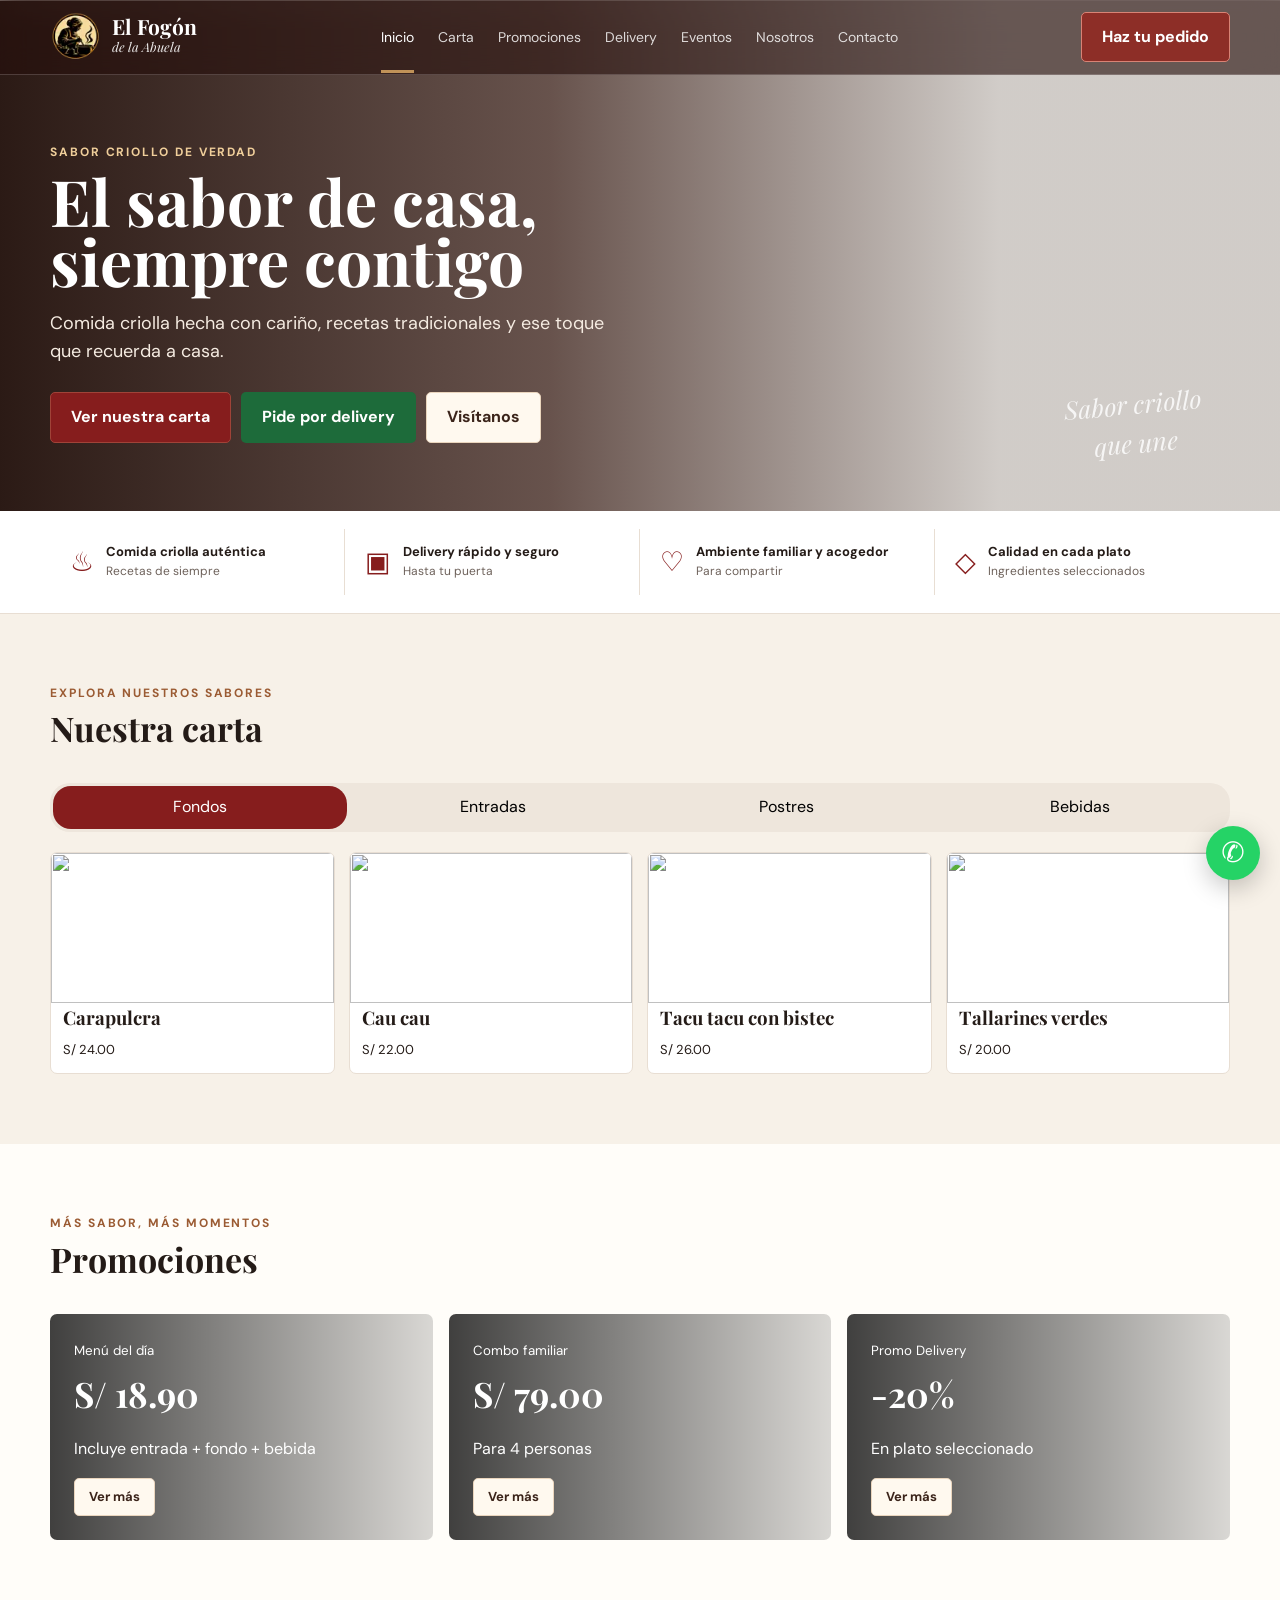
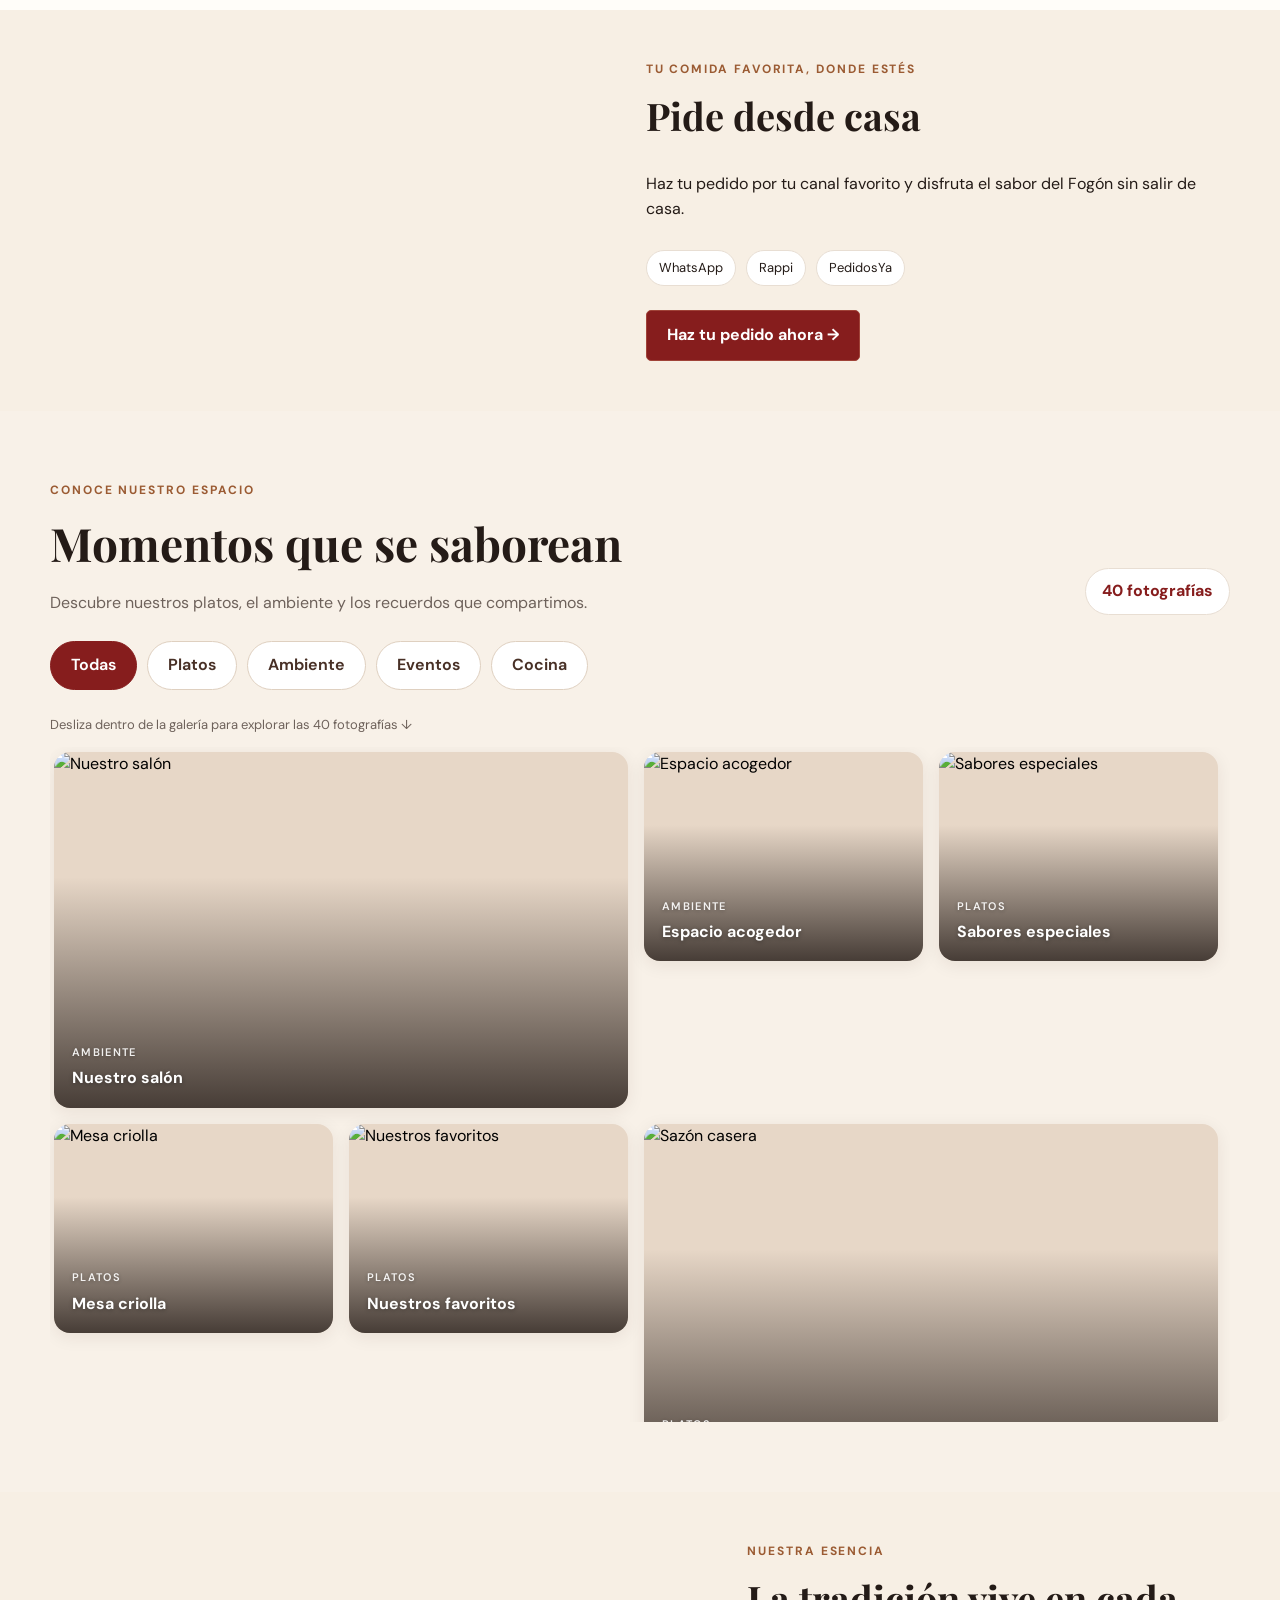
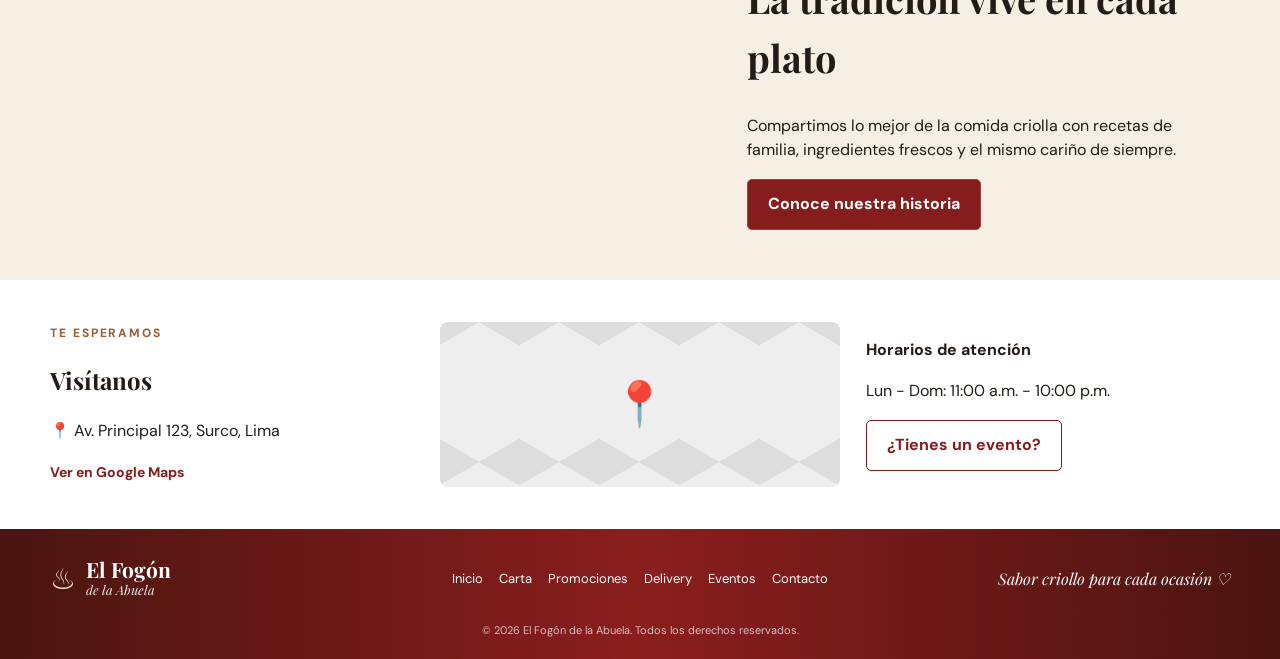
==== commit 5b8db659: "retirar la primera sección" ====
--- a/index.html
+++ b/index.html
@@ -417,6 +417,7 @@
           </div>
         </div>
       </section>
+
       <div class="gallery-lightbox" id="galleryLightbox" hidden role="dialog" aria-modal="true" aria-label="Fotografía ampliada">
         <button type="button" class="gallery-lightbox-close" id="galleryClose" aria-label="Cerrar fotografía">×</button>
         <button type="button" class="gallery-lightbox-nav" id="galleryPrevious" aria-label="Fotografía anterior">‹</button>
--- a/styles.css
+++ b/styles.css
@@ -44,9 +44,12 @@
   position: sticky;
   top: 0;
   z-index: 100;
-  background: linear-gradient(90deg, #3d160f, #2f0f0b);
-  color: #fff;
-  border-bottom: 1px solid rgba(255, 255, 255, 0.08);
+  margin-bottom: -74px;
+  background: rgba(38, 16, 12, 0.62);
+  -webkit-backdrop-filter: blur(14px);
+  backdrop-filter: blur(14px);
+  color: #fff;
+  border-bottom: 1px solid rgba(255, 255, 255, 0.18);
 }
 .nav-wrap {
   min-height: 74px;
@@ -1145,3 +1148,7 @@
 /* Logo del restaurante: imagen circular transparente en ambas cabeceras. */
 .brand-logo { display:block; width:52px; height:52px; object-fit:contain; flex-shrink:0; }
 @media (max-width:620px) { .brand-logo { width:43px; height:43px; } }
+
+/* La cabecera de cristal se superpone a la portada, sin tapar su contenido. */
+.hero-home, .hero-events { padding-top: 74px; }
+@supports not ((backdrop-filter: blur(1px))) { .site-header { background: rgba(38,16,12,.85); } }
